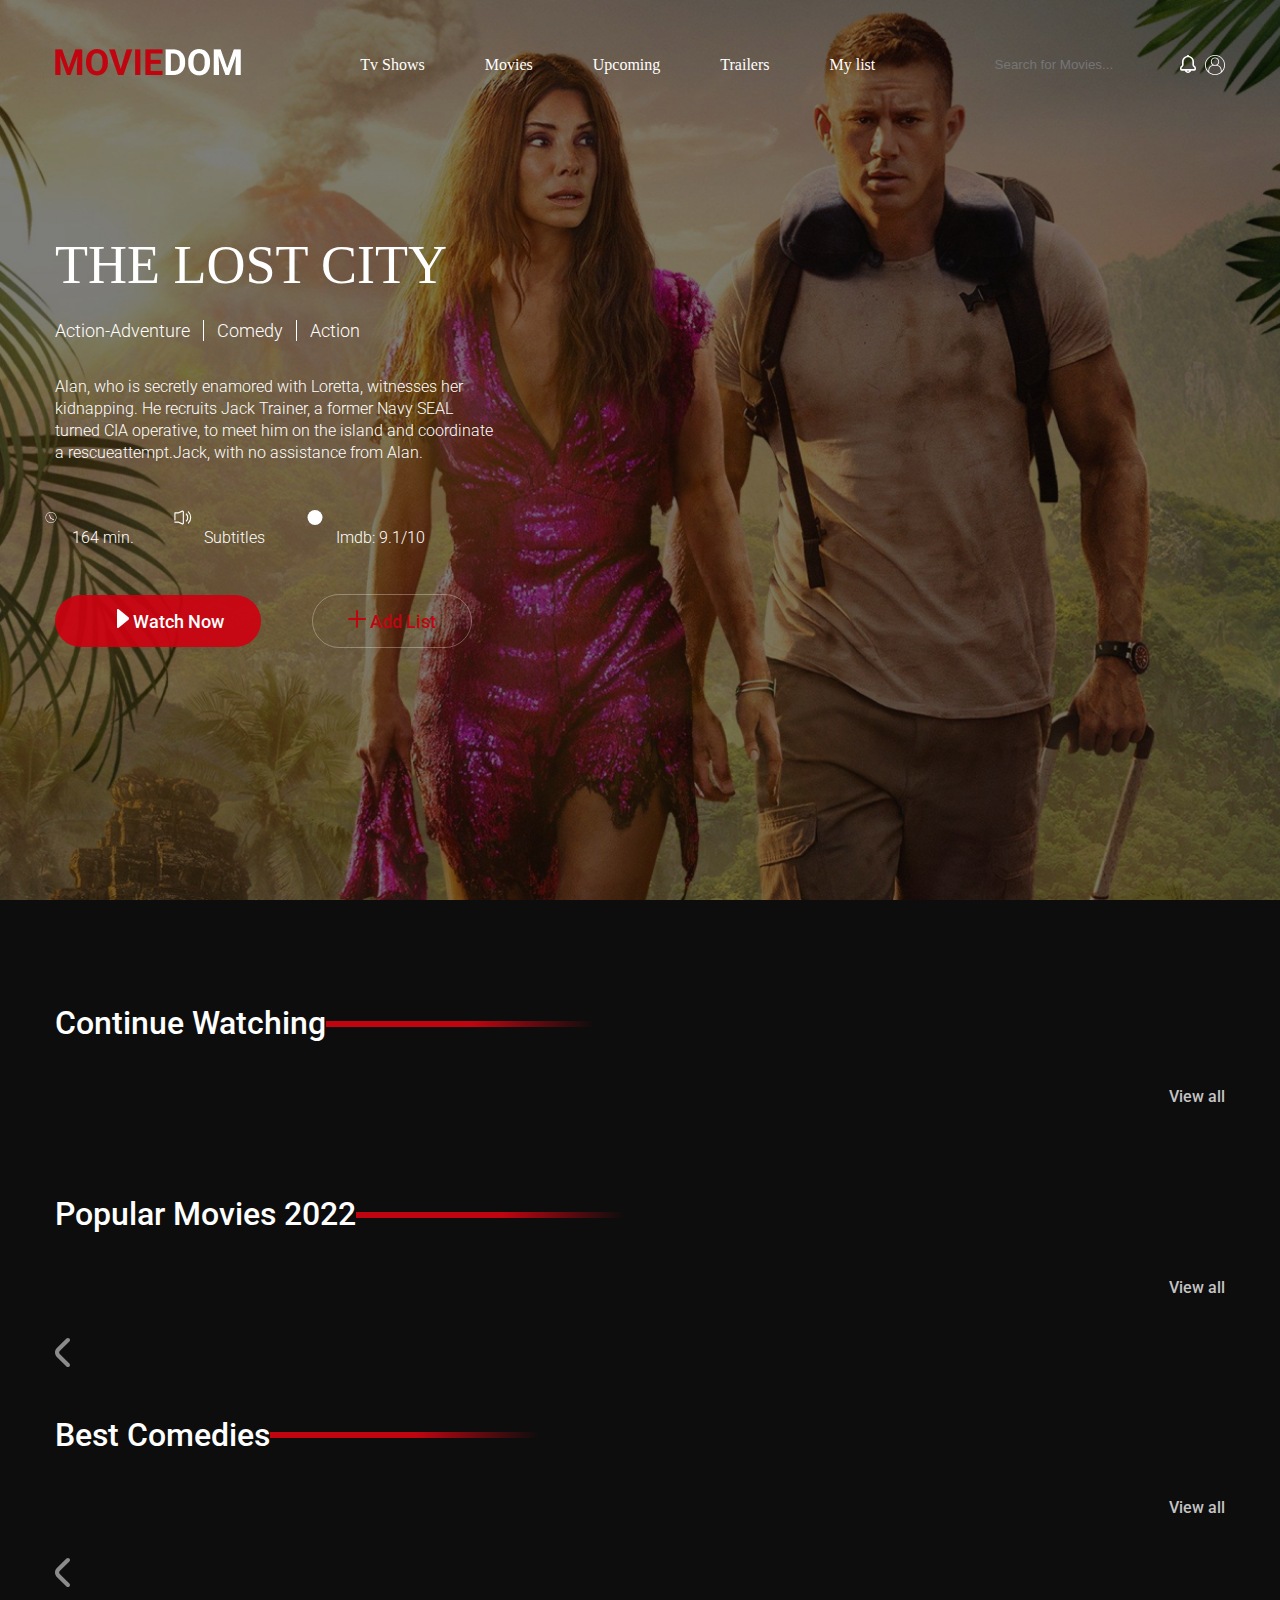
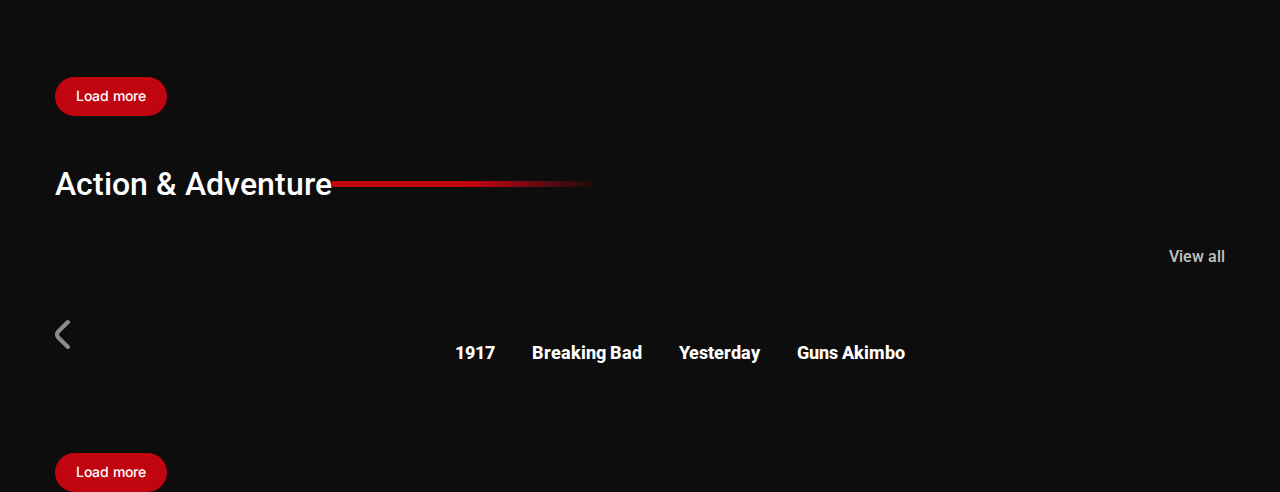
==== index.html @ 3865af95 "initialize" ====
<!DOCTYPE html>
<html lang="en">
<head>
    <meta charset="UTF-8">
    <meta name="viewport" content="width=device-width, initial-scale=1.0">
    <title>Document</title>
    <link rel="preconnect" href="https://fonts.googleapis.com">
<link rel="preconnect" href="https://fonts.gstatic.com" crossorigin>
<link href="https://fonts.googleapis.com/css2?family=Inter:wght@100..900&family=Roboto:ital,wght@0,100;0,300;0,400;0,500;0,700;0,900;1,100;1,300;1,400;1,500;1,700;1,900&family=Rubik+Mono+One&display=swap" rel="stylesheet">
    <link rel="stylesheet" href="style.css">
    <link rel="stylesheet" href="https://cdnjs.cloudflare.com/ajax/libs/font-awesome/6.5.2/css/all.min.css" integrity="sha512-SnH5WK+bZxgPHs44uWIX+LLJAJ9/2PkPKZ5QiAj6Ta86w+fsb2TkcmfRyVX3pBnMFcV7oQPJkl9QevSCWr3W6A==" crossorigin="anonymous" referrerpolicy="no-referrer" />
</head>
<body>
    <header class="main_header">
        <div class="bg">
<div class="header_head_container container ">
                
                <a href="./index.html">
                    <img src="./image/MOVIEDOM.png" alt="">
                </a>
                <nav>
                  <ul>
                    <li><a href="#">Tv Shows</a></li>
                    <li><a href="#">Movies</a></li>
                    <li><a href="#">Upcoming</a></li>
                    <li><a href="#">Trailers</a></li>
                    <li><a href="#">My list</a></li>
                  </ul>  
                </nav>
                <div class="header_head_icons">
    <div class="inp_icon">
        <i class="fa-solid fa-magnifying-glass"></i>
        <input type="search" placeholder="Search for Movies...">
    </div>
    <svg width="16" height="18" viewBox="0 0 16 18" fill="none" xmlns="http://www.w3.org/2000/svg">
        <path d="M14.648 10.7018L14.3 10.4275C14.2065 10.3541 14.1309 10.261 14.079 10.1551C14.0271 10.0493 14.0001 9.93338 14 9.81594V6.64863C13.9995 5.28749 13.5172 3.96867 12.6353 2.91713C11.7534 1.86558 10.5265 1.14645 9.164 0.882386C9.09756 0.629863 8.94736 0.406144 8.73701 0.246413C8.52667 0.0866817 8.26811 0 8.002 0C7.73589 0 7.47733 0.0866817 7.26699 0.246413C7.05664 0.406144 6.90644 0.629863 6.84 0.882386C5.47672 1.14565 4.24894 1.86444 3.36624 2.91606C2.48354 3.96768 2.00065 5.28694 2 6.64863V9.81594C1.99993 9.93338 1.97293 10.0493 1.921 10.1551C1.86908 10.261 1.79355 10.3541 1.7 10.4275L1.352 10.7018C0.931712 11.0311 0.592092 11.4485 0.35812 11.9234C0.124147 12.3983 0.00177343 12.9185 0 13.4458V14.0965C0 14.5124 0.168571 14.9112 0.468629 15.2052C0.768687 15.4993 1.17565 15.6645 1.6 15.6645H4.904C5.08432 16.3339 5.48561 16.926 6.04528 17.3484C6.60495 17.7709 7.29155 18 7.998 18C8.70445 18 9.39105 17.7709 9.95072 17.3484C10.5104 16.926 10.9117 16.3339 11.092 15.6645H14.4C14.8243 15.6645 15.2313 15.4993 15.5314 15.2052C15.8314 14.9112 16 14.5124 16 14.0965V13.4536C15.9994 12.925 15.8776 12.4033 15.6436 11.9269C15.4096 11.4506 15.0693 11.032 14.648 10.7018ZM8 16.4485C7.72078 16.4468 7.44686 16.3736 7.20546 16.2361C6.96407 16.0985 6.76361 15.9015 6.624 15.6645H9.38C9.24005 15.9021 9.03896 16.0995 8.7968 16.237C8.55465 16.3746 8.2799 16.4475 8 16.4485ZM14.4 14.0965H1.6V13.4536C1.60043 13.1599 1.66823 12.87 1.7984 12.6054C1.92856 12.3407 2.11776 12.1082 2.352 11.9249L2.7 11.6505C2.98065 11.4303 3.20723 11.1511 3.36301 10.8336C3.51878 10.516 3.59978 10.1683 3.6 9.81594V6.64863C3.6 5.50503 4.06357 4.40827 4.88873 3.59962C5.71389 2.79098 6.83305 2.33669 8 2.33669C9.16695 2.33669 10.2861 2.79098 11.1113 3.59962C11.9364 4.40827 12.4 5.50503 12.4 6.64863V9.81594C12.3996 10.1689 12.4803 10.5175 12.6361 10.8357C12.7919 11.154 13.0188 11.4338 13.3 11.6544L13.648 11.9288C13.8817 12.1117 14.0706 12.3436 14.2007 12.6075C14.3309 12.8714 14.399 13.1606 14.4 13.4536V14.0965Z" fill="white"/>
        </svg>
        <svg width="20" height="20" viewBox="0 0 20 20" fill="none" xmlns="http://www.w3.org/2000/svg">
            <path d="M10 0C4.48625 0 0 4.48625 0 10C0 12.9546 1.28917 15.6133 3.33333 17.4454V17.4525L3.47833 17.5775C3.50375 17.5996 3.53167 17.6179 3.5575 17.6396C3.73708 17.7912 3.92208 17.9367 4.11208 18.0758C4.16333 18.1133 4.21458 18.1496 4.26667 18.1858C4.46833 18.3275 4.67458 18.4625 4.88625 18.5892C4.92167 18.6104 4.95792 18.6304 4.99333 18.6508C5.22542 18.7858 5.4625 18.9129 5.70583 19.0292C5.70833 19.0304 5.71083 19.0312 5.71333 19.0325C6.23375 19.2804 6.77958 19.4833 7.34458 19.6392C7.355 19.6421 7.36542 19.6454 7.37583 19.6479C7.64292 19.7208 7.91458 19.7821 8.19 19.8325C8.21583 19.8371 8.24125 19.8417 8.26708 19.8463C8.53292 19.8929 8.80208 19.93 9.075 19.9554C9.10625 19.9583 9.1375 19.96 9.16833 19.9625C9.44292 19.9854 9.71958 20 10 20C10.2804 20 10.5571 19.9854 10.8317 19.9625C10.8629 19.96 10.8942 19.9583 10.925 19.9554C11.1979 19.9304 11.4671 19.8929 11.7329 19.8463C11.7587 19.8417 11.7842 19.8371 11.81 19.8325C12.0854 19.7821 12.3571 19.7208 12.6242 19.6479C12.6346 19.645 12.645 19.6421 12.6554 19.6392C13.2204 19.4833 13.7662 19.2804 14.2867 19.0325C14.2892 19.0312 14.2917 19.0304 14.2942 19.0292C14.5375 18.9129 14.7746 18.7854 15.0067 18.6508C15.0425 18.63 15.0783 18.6104 15.1137 18.5892C15.3258 18.4625 15.5321 18.3271 15.7333 18.1858C15.785 18.1496 15.8367 18.1133 15.8879 18.0758C16.0779 17.9367 16.2629 17.7912 16.4425 17.6396C16.4683 17.6179 16.4962 17.5996 16.5217 17.5775L16.6667 17.4525V17.4454C18.7108 15.6129 20 12.9546 20 10C20 4.48625 15.5138 0 10 0ZM10 10C8.16208 10 6.66667 8.50458 6.66667 6.66667C6.66667 4.82875 8.16208 3.33333 10 3.33333C11.8379 3.33333 13.3333 4.82875 13.3333 6.66667C13.3333 8.50458 11.8379 10 10 10ZM11.25 10.8333C13.7771 10.8333 15.8333 12.8896 15.8333 15.4167V17.0658C15.8158 17.0804 15.7975 17.0938 15.78 17.1083C15.6154 17.2421 15.4467 17.3692 15.2742 17.4908C15.2358 17.5179 15.1983 17.5458 15.16 17.5721C14.9737 17.6992 14.7825 17.8183 14.5879 17.9312C14.5525 17.9521 14.5167 17.9725 14.4808 17.9929C14.2767 18.1075 14.0687 18.215 13.8567 18.3133C13.8346 18.3237 13.8121 18.3337 13.7896 18.3438C13.0975 18.6583 12.3683 18.8862 11.6179 19.0212C11.5942 19.0254 11.5704 19.03 11.5467 19.0342C11.3104 19.0746 11.0721 19.1058 10.8321 19.1279C10.7992 19.1308 10.7658 19.1329 10.7325 19.1354C10.4896 19.1542 10.2454 19.1667 10 19.1667C9.75458 19.1667 9.51042 19.1542 9.2675 19.1346C9.23458 19.1321 9.20125 19.13 9.16792 19.1271C8.92792 19.105 8.68958 19.0742 8.45333 19.0333C8.42958 19.0292 8.40583 19.025 8.38208 19.0204C7.63167 18.8854 6.9025 18.6575 6.21042 18.3429C6.18792 18.3325 6.16542 18.3229 6.14333 18.3125C5.93125 18.2142 5.72333 18.1067 5.51917 17.9921C5.48333 17.9717 5.44792 17.9513 5.41208 17.9304C5.2175 17.8179 5.02625 17.6983 4.84 17.5713C4.80125 17.545 4.76375 17.5171 4.72583 17.49C4.55333 17.3683 4.38458 17.2417 4.22 17.1075C4.2025 17.0933 4.18417 17.0796 4.16667 17.065V15.4167C4.16667 12.8896 6.22292 10.8333 8.75 10.8333H11.25ZM16.6667 16.2817V15.4167C16.6667 12.8037 14.8067 10.6171 12.3417 10.1104C13.4421 9.36 14.1667 8.09625 14.1667 6.66667C14.1667 4.36917 12.2975 2.5 10 2.5C7.7025 2.5 5.83333 4.36917 5.83333 6.66667C5.83333 8.09625 6.55792 9.36 7.65833 10.1104C5.19333 10.6171 3.33333 12.8037 3.33333 15.4167V16.2817C1.785 14.6396 0.833333 12.4296 0.833333 10C0.833333 4.94542 4.94542 0.833333 10 0.833333C15.0546 0.833333 19.1667 4.94542 19.1667 10C19.1667 12.4296 18.215 14.6396 16.6667 16.2817Z" fill="white"/>
            </svg>
                </div>
            </div>
            <div class="header_middle_container container">
<h1>THE LOST CITY</h1>
<ul class="first_list">
    <li>Action-Adventure</li>
    <li>Comedy</li>
    <li>Action</li>
</ul>
<p>
    Alan, who is secretly enamored with Loretta, witnesses her kidnapping. He recruits Jack Trainer, a former Navy SEAL turned CIA operative, to meet him on the island and coordinate a rescueattempt.Jack, with no assistance from Alan.
</p>
<ul class="second_list">
    <li>
        <svg width="21" height="17" viewBox="0 0 17 17" fill="none" xmlns="http://www.w3.org/2000/svg">
            <mask id="path-1-inside-1_271_77" fill="white">
            <path d="M11.6359 13.8644C14.5935 12.1354 15.5932 8.32204 13.8641 5.3644C12.1351 2.40677 8.32175 1.40713 5.36411 3.13618C2.40647 4.86523 1.40684 8.67854 3.13589 11.6362C4.86494 14.5938 8.67825 15.5935 11.6359 13.8644ZM5.62544 3.58319C8.33677 1.99813 11.832 2.91439 13.4171 5.62573C15.0022 8.33706 14.0859 11.8323 11.3746 13.4174C8.66323 15.0025 5.16796 14.0862 3.5829 11.3749C1.99784 8.66352 2.9141 5.16825 5.62544 3.58319Z"/>
            </mask>
            <path d="M11.6359 13.8644C14.5935 12.1354 15.5932 8.32204 13.8641 5.3644C12.1351 2.40677 8.32175 1.40713 5.36411 3.13618C2.40647 4.86523 1.40684 8.67854 3.13589 11.6362C4.86494 14.5938 8.67825 15.5935 11.6359 13.8644ZM5.62544 3.58319C8.33677 1.99813 11.832 2.91439 13.4171 5.62573C15.0022 8.33706 14.0859 11.8323 11.3746 13.4174C8.66323 15.0025 5.16796 14.0862 3.5829 11.3749C1.99784 8.66352 2.9141 5.16825 5.62544 3.58319Z" fill="white"/>
            <path d="M21.225 30.2671C33.2416 23.2421 37.2918 7.7919 30.2668 -4.22471L-2.5386 14.9535C-6.10547 8.85218 -4.05455 1.02856 2.04678 -2.53831L21.225 30.2671ZM30.2668 -4.22471C23.2419 -16.2413 7.79161 -20.2915 -4.225 -13.2665L14.9532 19.5389C8.85189 23.1058 1.02827 21.0548 -2.5386 14.9535L30.2668 -4.22471ZM-4.225 -13.2665C-16.2416 -6.24157 -20.2918 9.20868 -13.2668 21.2253L19.5386 2.04707C23.1055 8.1484 21.0546 15.972 14.9532 19.5389L-4.225 -13.2665ZM-13.2668 21.2253C-6.24186 33.2419 9.20839 37.2921 21.225 30.2671L2.04678 -2.53831C8.14811 -6.10518 15.9717 -4.05426 19.5386 2.04707L-13.2668 21.2253ZM15.2145 19.9859C8.86691 23.6968 0.725248 21.5625 -2.98561 15.2148L29.8198 -3.96338C22.9388 -15.7337 7.80663 -19.7005 -3.96367 -12.8195L15.2145 19.9859ZM-2.98561 15.2148C-6.69647 8.8672 -4.56218 0.725538 1.78545 -2.98532L20.9637 29.8201C32.734 22.9391 36.7008 7.80692 29.8198 -3.96338L-2.98561 15.2148ZM1.78545 -2.98532C8.13309 -6.69618 16.2748 -4.56189 19.9856 1.78574L-12.8198 20.964C-5.93884 32.7343 9.19337 36.7011 20.9637 29.8201L1.78545 -2.98532ZM19.9856 1.78574C23.6965 8.13338 21.5622 16.275 15.2145 19.9859L-3.96367 -12.8195C-15.734 -5.93855 -19.7008 9.19366 -12.8198 20.964L19.9856 1.78574Z" fill="black" mask="url(#path-1-inside-1_271_77)"/>
            <mask id="path-3-inside-2_271_77" fill="white">
            <path d="M8.04847 9.43883L11.6979 11.5458L11.9568 11.0974L8.30736 8.99041C8.30681 8.81221 8.21619 8.63882 8.05049 8.54316C8.01059 8.52012 7.96868 8.50519 7.92612 8.49347L7.09401 5.388L6.59394 5.522L7.42605 8.62747C7.39505 8.65889 7.36622 8.69277 7.34318 8.73268C7.20027 8.98021 7.28495 9.29696 7.5327 9.44C7.69817 9.53553 7.89364 9.52731 8.04847 9.43883Z"/>
            </mask>
            <path d="M8.04847 9.43883L11.6979 11.5458L11.9568 11.0974L8.30736 8.99041C8.30681 8.81221 8.21619 8.63882 8.05049 8.54316C8.01059 8.52012 7.96868 8.50519 7.92612 8.49347L7.09401 5.388L6.59394 5.522L7.42605 8.62747C7.39505 8.65889 7.36622 8.69277 7.34318 8.73268C7.20027 8.98021 7.28495 9.29696 7.5327 9.44C7.69817 9.53553 7.89364 9.52731 8.04847 9.43883Z" fill="white"/>
            <path d="M8.04847 9.43883L17.5485 -7.01566L8.09636 -12.4728L-1.37952 -7.05702L8.04847 9.43883ZM11.6979 11.5458L2.19793 28.0003L18.6524 37.5003L28.1524 21.0458L11.6979 11.5458ZM11.9568 11.0974L28.4113 20.5974L37.9113 4.14295L21.4568 -5.35705L11.9568 11.0974ZM8.30736 8.99041L-10.6925 9.04961L-10.6585 19.9798L-1.19264 25.4449L8.30736 8.99041ZM7.92612 8.49347L-10.4265 13.411L-7.60977 23.9231L2.88271 26.8119L7.92612 8.49347ZM7.09401 5.388L25.4466 0.470441L20.529 -17.8821L2.17646 -12.9646L7.09401 5.388ZM6.59394 5.522L1.67639 -12.8306L-16.6762 -7.91305L-11.7587 10.4396L6.59394 5.522ZM7.42605 8.62747L20.953 21.97L28.5953 14.222L25.7786 3.70991L7.42605 8.62747ZM-1.45154 25.8933L2.19793 28.0003L21.1979 -4.90863L17.5485 -7.01566L-1.45154 25.8933ZM28.1524 21.0458L28.4113 20.5974L-4.49765 1.59743L-4.75655 2.04585L28.1524 21.0458ZM21.4568 -5.35705L17.8074 -7.46408L-1.19264 25.4449L2.45683 27.5519L21.4568 -5.35705ZM27.3073 8.9312C27.287 2.42299 23.9452 -4.21932 17.5505 -7.91132L-1.44951 24.9976C-7.51286 21.497 -10.6734 15.2014 -10.6925 9.04961L27.3073 8.9312ZM17.5505 -7.91132C15.6024 -9.03608 13.8802 -9.5742 12.9695 -9.82493L2.88271 26.8119C2.05713 26.5846 0.418816 26.0763 -1.44951 24.9976L17.5505 -7.91132ZM26.2787 3.57591L25.4466 0.470441L-11.2586 10.3056L-10.4265 13.411L26.2787 3.57591ZM2.17646 -12.9646L1.67639 -12.8306L11.5115 23.8746L12.0116 23.7406L2.17646 -12.9646ZM-11.7587 10.4396L-10.9265 13.545L25.7786 3.70991L24.9465 0.604437L-11.7587 10.4396ZM-6.10088 -4.71503C-6.7642 -4.04254 -7.98654 -2.71546 -9.1113 -0.767319L23.7977 18.2327C22.719 20.101 21.5543 21.3603 20.953 21.97L-6.10088 -4.71503ZM-9.1113 -0.767319C-14.4978 8.56241 -11.308 20.5016 -1.9673 25.8945L17.0327 -7.01448C25.8779 -1.90772 28.8984 9.39801 23.7977 18.2327L-9.1113 -0.767319ZM-1.9673 25.8945C4.43516 29.5909 11.8495 29.1507 17.4764 25.9347L-1.37952 -7.05702C3.93783 -10.0961 10.9612 -10.5199 17.0327 -7.01448L-1.9673 25.8945Z" fill="white" mask="url(#path-3-inside-2_271_77)"/>
            </svg>
            <p>164 min.</p>
    </li>
    <li>
        <svg width="21" height="17" viewBox="0 0 21 17" fill="none" xmlns="http://www.w3.org/2000/svg">
            <path d="M1 13.8404H4.70807L9.78651 15.9363C10.3105 16.158 10.8949 15.7751 10.8949 15.1907V1.80935C10.8949 1.22493 10.3105 0.842027 9.78651 1.06371L4.70807 3.15957H1.08061V11.3214" stroke="white" stroke-width="1.3" stroke-miterlimit="10" stroke-linecap="round" stroke-linejoin="round"/>
            <path d="M14.3413 4.4292C15.3892 5.47713 16.0341 6.90796 16.0341 8.50002C16.0341 10.0921 15.3892 11.5431 14.3413 12.5708" stroke="white" stroke-width="1.3" stroke-miterlimit="10" stroke-linecap="round" stroke-linejoin="round"/>
            <path d="M16.7593 2.01074C18.4118 3.66325 19.4597 5.96064 19.4597 8.49987C19.4597 11.0391 18.4319 13.3365 16.7593 14.989" stroke="white" stroke-width="1.3" stroke-miterlimit="10" stroke-linecap="round" stroke-linejoin="round"/>
            </svg>
            <p>Subtitles</p>
    </li>
    <li>
        <svg width="6" height="6" viewBox="0 0 6 6" fill="none" xmlns="http://www.w3.org/2000/svg">
            <circle cx="3" cy="3" r="3" fill="white"/>
            </svg>
            <p>Imdb: 9.1/10</p>
    </li>
   
</ul>
<div class="buttons">

<button>
    <svg width="12" height="19" viewBox="0 0 12 19" fill="none" xmlns="http://www.w3.org/2000/svg">
        <path d="M1.54455 18.8278L1.67587 18.7209L11.4622 10.6459C11.7936 10.3728 12 9.96313 12 9.50594C12 9.04875 11.7874 8.63906 11.4622 8.36594L1.69463 0.296875L1.53205 0.160312C1.37572 0.0593748 1.18812 0 0.988015 0C0.443981 0 0 0.439375 0 0.985625V18.0144C0 18.5606 0.443981 19 0.988015 19C1.19437 19 1.38822 18.9347 1.54455 18.8278Z" fill="white"/>
        </svg>
        Watch Now
</button>
<button>
    <svg width="18" height="18" viewBox="0 0 18 18" fill="none" xmlns="http://www.w3.org/2000/svg">
        <path d="M9 1V17" stroke="#C00511" stroke-width="2" stroke-linecap="round" stroke-linejoin="round"/>
        <path d="M1 9H17" stroke="#C00511" stroke-width="2" stroke-linecap="round" stroke-linejoin="round"/>
        </svg>
        Add List
</button>
</div>
            </div>
        </div>
    </header>
    <main>

        <section class="first_section container">
<div class="first_section_head">
<div class="first_section_head_first">
<h2>
    Continue Watching
</h2>
<svg width="291" height="6" viewBox="0 0 291 6" fill="none" xmlns="http://www.w3.org/2000/svg">
    <path d="M0 0H288C289.657 0 291 1.34315 291 3C291 4.65685 289.657 6 288 6H0V0Z" fill="url(#paint0_linear_66_13)"/>
    <defs>
    <linearGradient id="paint0_linear_66_13" x1="145.5" y1="4.10079e-05" x2="268.5" y2="3.00004" gradientUnits="userSpaceOnUse">
    <stop stop-color="#C00511"/>
    <stop offset="1" stop-color="#C00511" stop-opacity="0"/>
    </linearGradient>
    </defs>
    </svg>
    
</div>
<div class="first_section_head_second">
<button>View all</button>
</div>
<div class="first_section_main">

</div>
        </section>
        <section class="first_section container">
            <div class="first_section_head">
            <div class="first_section_head_first">
            <h2>
                Popular Movies 2022
            </h2>
            <svg  width="291" height="6" viewBox="0 0 291 6" fill="none" xmlns="http://www.w3.org/2000/svg">
                <path d="M0 0H288C289.657 0 291 1.34315 291 3C291 4.65685 289.657 6 288 6H0V0Z" fill="url(#paint0_linear_66_13)"/>
                <defs>
                <linearGradient id="paint0_linear_66_13" x1="145.5" y1="4.10079e-05" x2="268.5" y2="3.00004" gradientUnits="userSpaceOnUse">
                <stop stop-color="#C00511"/>
                <stop offset="1" stop-color="#C00511" stop-opacity="0"/>
                </linearGradient>
                </defs>
                </svg>
                
            </div>
            <div class="first_section_head_second">
            <button>View all</button>
            </div>
            </div>
            <div class="second_section_middle container">

                <svg class="popular_left" width="15" height="29" viewBox="0 0 15 29" fill="none" xmlns="http://www.w3.org/2000/svg">
                    <path d="M1.83468 10.1092L11.433 0.602298C11.8248 0.216529 12.3548 0 12.9072 0C13.4596 0 13.9896 0.216529 14.3814 0.602298C14.5774 0.794845 14.733 1.02392 14.8392 1.27632C14.9453 1.52872 15 1.79944 15 2.07287C15 2.3463 14.9453 2.61702 14.8392 2.86942C14.733 3.12181 14.5774 3.35089 14.3814 3.54344L4.76225 13.0297C4.56626 13.2222 4.41069 13.4513 4.30453 13.7037C4.19836 13.9561 4.1437 14.2268 4.1437 14.5002C4.1437 14.7737 4.19836 15.0444 4.30453 15.2968C4.41069 15.5492 4.56626 15.7783 4.76225 15.9708L14.3814 25.457C14.7752 25.8443 14.9975 26.3707 14.9995 26.9203C15.0015 27.4699 14.7829 27.9978 14.3919 28.3878C14.0009 28.7778 13.4695 28.998 12.9146 29C12.3597 29.0019 11.8267 28.7854 11.433 28.3982L1.83468 18.8912C0.659876 17.7262 0 16.1469 0 14.5002C0 12.8536 0.659876 11.2743 1.83468 10.1092Z" fill="white" fill-opacity="0.52"/>
                    </svg>
                    <div class="second_section_cards container" id="popular">
                        <!-- <div class="second_section_card">
<img src="./image 9.png" alt="">
<p>The 355</p>
                        </div>
                        <div class="second_section_card">
<img src="./image 10.png" alt="">
<p>Turning Red</p>
                        </div>
                        <div class="second_section_card">
<img src="./Rectangle 16.png" alt="">
<p>Harry Potter 2022</p>
                        </div>
                        <div class="second_section_card">
<img src="./image 11.png" alt="">
<p>The Adam Project</p>
                        </div> -->
                    </div>
                    <svg class="popular_right" width="15" height="29" viewBox="0 0 15 29" fill="none" xmlns="http://www.w3.org/2000/svg">
                        <path d="M13.1653 10.1092L3.56705 0.602298C3.17525 0.216529 2.64524 0 2.0928 0C1.54035 0 1.01035 0.216529 0.618552 0.602298C0.422554 0.794845 0.266987 1.02392 0.160823 1.27632C0.0546589 1.52872 0 1.79944 0 2.07287C0 2.3463 0.0546589 2.61702 0.160823 2.86942C0.266987 3.12181 0.422554 3.35089 0.618552 3.54344L10.2377 13.0297C10.4337 13.2222 10.5893 13.4513 10.6955 13.7037C10.8016 13.9561 10.8563 14.2268 10.8563 14.5002C10.8563 14.7737 10.8016 15.0444 10.6955 15.2968C10.5893 15.5492 10.4337 15.7783 10.2377 15.9708L0.618552 25.457C0.224785 25.8443 0.00246735 26.3707 0.000506541 26.9203C-0.00145427 27.4699 0.217104 27.9978 0.608098 28.3878C0.999093 28.7778 1.5305 28.998 2.08541 29C2.64032 29.0019 3.17328 28.7854 3.56705 28.3982L13.1653 18.8912C14.3401 17.7262 15 16.1469 15 14.5002C15 12.8536 14.3401 11.2743 13.1653 10.1092Z" fill="white" fill-opacity="0.52"/>
                        </svg>
                       
            </div>
            </section>
            <section class="first_section container">
                <div class="first_section_head">
                <div class="first_section_head_first">
                <h2>
                    Best Comedies
                </h2>
                <svg width="291" height="6" viewBox="0 0 291 6" fill="none" xmlns="http://www.w3.org/2000/svg">
                    <path d="M0 0H288C289.657 0 291 1.34315 291 3C291 4.65685 289.657 6 288 6H0V0Z" fill="url(#paint0_linear_66_13)"/>
                    <defs>
                    <linearGradient id="paint0_linear_66_13" x1="145.5" y1="4.10079e-05" x2="268.5" y2="3.00004" gradientUnits="userSpaceOnUse">
                    <stop stop-color="#C00511"/>
                    <stop offset="1" stop-color="#C00511" stop-opacity="0"/>
                    </linearGradient>
                    </defs>
                    </svg>
                  
                </div>
                <div class="first_section_head_second">
                <button>View all</button>
                </div>
                </div>
                <div class="second_section_middle">
    
                    <svg class="bestleft" width="15" height="29" viewBox="0 0 15 29" fill="none" xmlns="http://www.w3.org/2000/svg">
                        <path d="M1.83468 10.1092L11.433 0.602298C11.8248 0.216529 12.3548 0 12.9072 0C13.4596 0 13.9896 0.216529 14.3814 0.602298C14.5774 0.794845 14.733 1.02392 14.8392 1.27632C14.9453 1.52872 15 1.79944 15 2.07287C15 2.3463 14.9453 2.61702 14.8392 2.86942C14.733 3.12181 14.5774 3.35089 14.3814 3.54344L4.76225 13.0297C4.56626 13.2222 4.41069 13.4513 4.30453 13.7037C4.19836 13.9561 4.1437 14.2268 4.1437 14.5002C4.1437 14.7737 4.19836 15.0444 4.30453 15.2968C4.41069 15.5492 4.56626 15.7783 4.76225 15.9708L14.3814 25.457C14.7752 25.8443 14.9975 26.3707 14.9995 26.9203C15.0015 27.4699 14.7829 27.9978 14.3919 28.3878C14.0009 28.7778 13.4695 28.998 12.9146 29C12.3597 29.0019 11.8267 28.7854 11.433 28.3982L1.83468 18.8912C0.659876 17.7262 0 16.1469 0 14.5002C0 12.8536 0.659876 11.2743 1.83468 10.1092Z" fill="white" fill-opacity="0.52"/>
                        </svg>
                        <div class="second_section_cards container" id="best">
                            <!-- <div class="second_section_card">
    <img src="" alt="">
    <p>Late Night</p>
                            </div>
                            <div class="second_section_card">
    <img src="" alt="">
    <p>Free Guy</p>
                            </div>
                            <div class="second_section_card">
    <img src="" alt="">
    <p>The king of Island</p>
                            </div>
                            <div class="second_section_card">
    <img src="" alt="">
    <p>The Adam Project</p>
                            </div> -->
                        </div>
                        <svg class="bestright" width="15" height="29" viewBox="0 0 15 29" fill="none" xmlns="http://www.w3.org/2000/svg">
                            <path d="M13.1653 10.1092L3.56705 0.602298C3.17525 0.216529 2.64524 0 2.0928 0C1.54035 0 1.01035 0.216529 0.618552 0.602298C0.422554 0.794845 0.266987 1.02392 0.160823 1.27632C0.0546589 1.52872 0 1.79944 0 2.07287C0 2.3463 0.0546589 2.61702 0.160823 2.86942C0.266987 3.12181 0.422554 3.35089 0.618552 3.54344L10.2377 13.0297C10.4337 13.2222 10.5893 13.4513 10.6955 13.7037C10.8016 13.9561 10.8563 14.2268 10.8563 14.5002C10.8563 14.7737 10.8016 15.0444 10.6955 15.2968C10.5893 15.5492 10.4337 15.7783 10.2377 15.9708L0.618552 25.457C0.224785 25.8443 0.00246735 26.3707 0.000506541 26.9203C-0.00145427 27.4699 0.217104 27.9978 0.608098 28.3878C0.999093 28.7778 1.5305 28.998 2.08541 29C2.64032 29.0019 3.17328 28.7854 3.56705 28.3982L13.1653 18.8912C14.3401 17.7262 15 16.1469 15 14.5002C15 12.8536 14.3401 11.2743 13.1653 10.1092Z" fill="white" fill-opacity="0.52"/>
                            </svg>
                         
                </div>
                <div>
                    <button class="load">
                        Load more
                    </button>
                </div>
                </section>
                <section class="first_section container">
                    <div class="first_section_head">
                    <div class="first_section_head_first">
                    <h2>
                        Action & Adventure
                    </h2>
                    <svg width="291" height="6" viewBox="0 0 291 6" fill="none" xmlns="http://www.w3.org/2000/svg">
                        <path d="M0 0H288C289.657 0 291 1.34315 291 3C291 4.65685 289.657 6 288 6H0V0Z" fill="url(#paint0_linear_66_13)"/>
                        <defs>
                        <linearGradient id="paint0_linear_66_13" x1="145.5" y1="4.10079e-05" x2="268.5" y2="3.00004" gradientUnits="userSpaceOnUse">
                        <stop stop-color="#C00511"/>
                        <stop offset="1" stop-color="#C00511" stop-opacity="0"/>
                        </linearGradient>
                        </defs>
                        </svg>
                      
                    </div>
                    <div class="first_section_head_second">
                    <button>View all</button>
                    </div>
                    </div>
                    <div class="second_section_middle">
        
                        <svg width="15" height="29" viewBox="0 0 15 29" fill="none" xmlns="http://www.w3.org/2000/svg">
                            <path d="M1.83468 10.1092L11.433 0.602298C11.8248 0.216529 12.3548 0 12.9072 0C13.4596 0 13.9896 0.216529 14.3814 0.602298C14.5774 0.794845 14.733 1.02392 14.8392 1.27632C14.9453 1.52872 15 1.79944 15 2.07287C15 2.3463 14.9453 2.61702 14.8392 2.86942C14.733 3.12181 14.5774 3.35089 14.3814 3.54344L4.76225 13.0297C4.56626 13.2222 4.41069 13.4513 4.30453 13.7037C4.19836 13.9561 4.1437 14.2268 4.1437 14.5002C4.1437 14.7737 4.19836 15.0444 4.30453 15.2968C4.41069 15.5492 4.56626 15.7783 4.76225 15.9708L14.3814 25.457C14.7752 25.8443 14.9975 26.3707 14.9995 26.9203C15.0015 27.4699 14.7829 27.9978 14.3919 28.3878C14.0009 28.7778 13.4695 28.998 12.9146 29C12.3597 29.0019 11.8267 28.7854 11.433 28.3982L1.83468 18.8912C0.659876 17.7262 0 16.1469 0 14.5002C0 12.8536 0.659876 11.2743 1.83468 10.1092Z" fill="white" fill-opacity="0.52"/>
                            </svg>
                            <div class="second_section_cards container">
                                <div class="second_section_card">
        <img src="" alt="">
        <p>1917</p>
                                </div>
                                <div class="second_section_card">
        <img src="" alt="">
        <p>Breaking Bad</p>
                                </div>
                                <div class="second_section_card">
        <img src="" alt="">
        <p>Yesterday</p>
                                </div>
                                <div class="second_section_card">
        <img src="" alt="">
        <p>Guns Akimbo</p>
                                </div>
                            </div>
                            <svg width="15" height="29" viewBox="0 0 15 29" fill="none" xmlns="http://www.w3.org/2000/svg">
                                <path d="M13.1653 10.1092L3.56705 0.602298C3.17525 0.216529 2.64524 0 2.0928 0C1.54035 0 1.01035 0.216529 0.618552 0.602298C0.422554 0.794845 0.266987 1.02392 0.160823 1.27632C0.0546589 1.52872 0 1.79944 0 2.07287C0 2.3463 0.0546589 2.61702 0.160823 2.86942C0.266987 3.12181 0.422554 3.35089 0.618552 3.54344L10.2377 13.0297C10.4337 13.2222 10.5893 13.4513 10.6955 13.7037C10.8016 13.9561 10.8563 14.2268 10.8563 14.5002C10.8563 14.7737 10.8016 15.0444 10.6955 15.2968C10.5893 15.5492 10.4337 15.7783 10.2377 15.9708L0.618552 25.457C0.224785 25.8443 0.00246735 26.3707 0.000506541 26.9203C-0.00145427 27.4699 0.217104 27.9978 0.608098 28.3878C0.999093 28.7778 1.5305 28.998 2.08541 29C2.64032 29.0019 3.17328 28.7854 3.56705 28.3982L13.1653 18.8912C14.3401 17.7262 15 16.1469 15 14.5002C15 12.8536 14.3401 11.2743 13.1653 10.1092Z" fill="white" fill-opacity="0.52"/>
                                </svg>
                              
                    </div>
                    <div>
                        <button class="load">
                            Load more
                        </button>
                    </div>
                    </section>
    </main>
    <footer></footer>
    <script src="./script.js"></script>
</body>
</html>
---- style.css ----
*{
    margin: 0;
    padding: 0;
    box-sizing: border-box;
}
:root{
    --ag:#fff;
}
 ul li{
    list-style: none;
 }
 a{ text-decoration: none;}
 body{
    width: 100vw;
 }
.main_header{
   
    background-color: rgba(0, 0, 0,0.5);
    width: 100vw;
  background-repeat: no-repeat;
    height: 100vh;
    background-size: cover;
    background-image: url('./image/image\ 1.png');
}
.header_head_container{
   padding-top: 49px;
    max-width: 1190px;
    display: flex;
    margin: 0 auto;
   justify-content: space-between;
    align-items: center;
 
}
nav ul{
    display: flex;
    gap: 60px;
    
}

ul a{
    color: white;
}

.header_head_icons{
    width: 18vw;
    display: flex;
justify-content: space-between;

}
.header_head_icons input{
    background: none;
    outline: none;
    border: none;
}
.inp_icon{
    display: flex;
}

.bg{
    background-color: rgba(0, 0, 0, 0.5);
    height: 100vh;
    width: 100vw;
}
.bell{
    margin-left: 58px;
    margin-right: 28px;
}
.container{
    width: 1170px;
    margin: 0 auto;
}
.header_middle_container{
    padding-top: 152px;

}
.header_middle_container h1{
font-family: Rubik One;
font-size: 54px;
font-weight: 400;
line-height: 66.85px;
color: var(--ag);
}
.header_middle_container .first_list{
    display: flex;
margin-top:21px ;
    align-items: center;
    gap: 13px;
}
.first_list li:not(:last-child){
    border-right: 1px solid #fff;
    padding-right: 13px;
    
}
.first_list li{
    font-family: Roboto;
font-size: 18px;
font-weight: 300;
line-height: 21.09px;
color: var(--ag);

}
.header_middle_container p{
    font-family: Roboto;
font-size: 16px;
font-weight: 300;
line-height: 22px;
color: var(--ag);
width: 445px ;
margin-top: 35px;

}

main{
    
    background-color: rgba(13, 13, 13, 1);
    
}
.first_section_head_second button {
display: block;
margin-left: auto;
background: none;
border: none;
outline: none;
color: rgba(196, 196, 196, 1);
font-family: Roboto;
font-size: 16px;
font-weight: 500;
line-height: 18.75px;
padding-top: 45px;
padding-bottom: 40px;


}
.first_section_head_first{
    display: flex;
    align-items: center;
    margin-top: 50px;
}
.first_section_head_first h2{
    font-family: Roboto;
    font-size: 32px;
    font-weight: 500;
    line-height: 37.5px;
   color: #fff;

}
main{
padding-top: 55px;
}
.first_section_main{
    display: grid;
    max-width: 1170px;
    gap: 48px;
    grid-template-columns: repeat(auto-fill,minmax(358px,1fr));
}
.first_section_card{
    min-width: 358px;
}
.first_section_card video{
    width: 100%;

}
.first_section_card p{
    font-family: Roboto;
font-size: 18px;
font-weight: 800;
line-height: 21.09px;
color: #fff;
margin-top: 23px;

}
.second_section_middle{
    display: flex;
    width: 1250px;
  justify-content: space-between;
    align-items: center;
}
.second_section_cards{
    overflow-x: hidden;
display: flex;
gap: 37px;
align-items: center;
justify-content: center;

}
.popular_Card{
    min-width: 265px;
    display: flex;
    flex-direction: column;
    transition: 1s;
}
.popular_Card img{
    width: 100%;
}
.second_section_cards p{
    color: #fff;
    margin-top: 17px;
    font-family: Roboto;
font-size: 18px;
font-weight: 800;
line-height: 21.09px;


}
.button{
    display: flex;
}
.buttons button:first-child{
    background-color: rgba(207, 0, 15, 0.9);
    color: #fff;
    padding: 14px 37px 15px 62px;
    font-family: Roboto;
font-size: 18px;
font-weight: 500;
line-height: 21.09px;
border: none;

border-radius: 99px;
margin-top: 51px;

}
.buttons button:last-child{
    background: none;
    color: rgba(192, 5, 17, 1);
    font-family: Roboto;
font-size: 18px;
font-weight: 500;
line-height: 21.09px;
padding: 15px 35px;
border-radius: 99px;
margin-left: 47px;
border: 1px solid rgba(255, 255, 255, 0.3);
}
.second_list{
    margin-top: 28px;
    width: 370px;
    display: flex;
   align-items: center;
   justify-content: center;
}
.second_list li{
    width: 100%;
    display: flex;
    flex-direction: row;
    align-items: center;
   

}
.second_list li p{
    width: 102px;
    height: 17px;
    margin-left: 12px;
}

.second_list svg:not(:last-child){
    width: 18px;
    height: 15px;
}
.second_list svg:last-child{
    width: 6px !important;
    height: 6px !important;
}
.load{
    background-color:  rgba(192, 5, 17, 1);
    border-radius:99px ;
    color: var(--ag);
    padding: 11px 21px;
    border: none;
    font-family: Inter;
font-size: 14px;
font-weight: 500;
line-height: 16.94px;

margin-top: 90px;
}


.login_header{
    height: 100vh;
    display: flex;
    align-items:center;
    flex-direction:column;
    justify-content: space-evenly;
    background-color: rgba(0, 0, 0, 1);
}
.login_header h1{
    color: #fff;
    font-family: Roboto;
font-size: 26px;
font-weight: 700;
line-height: 30.47px;


}
.login_header p{
    color: #fff;
    font-family: Roboto;
font-size: 16px;
font-weight: 700;
line-height: 18.75px;


}
.input input{
    margin-top: 32px;
    width: 330px;
    color: #fff;
    background: none;
    outline: none;
    border: none;
    border-bottom: 1px solid rgba(196, 196, 196, 0.61);
}
.password input{
    margin-top: 32px;
    width: 330px;
    color: #fff;
    background: none;
    outline: none;
    border: none;
    border-bottom: 1px solid rgba(196, 196, 196, 0.61);
}
.login_header button{
    border-radius: 90px;
    border: 1px solid #fff;
background: none;
color: red;
padding: 10px 105px;
background-color:  rgba(217, 217, 217, 0.16);

font-family: Roboto;
font-size: 18px;
font-weight: 700;
line-height: 21.09px;
text-align: left;

}
.ancor{
  width: 330px;
    display: flex;
    justify-content: left;
    margin-bottom: 188px;
}
.login_header a{
 
    font-family: Roboto;
font-size: 14px;
font-weight: 400;
line-height: 16.41px;

display: block;
color: rgba(139, 139, 139, 1);

}
.body{
    background-color: rgba(0, 0, 0, 1);
}
.reg_header{
    height: 100vh;
    display: flex;
    align-items:center;
    flex-direction:column;
    justify-content: space-evenly;
    background-color: rgba(0, 0, 0, 1);
    margin-bottom: 137px;
}
.reg_header h1{
    margin-top: 121px;
    color: #fff;
    font-family: Roboto;
font-size: 26px;
font-weight: 700;
line-height: 30.47px;
margin-bottom: 82px;


}
.reg_header p{
    color: #fff;
    font-family: Roboto;
font-size: 16px;
font-weight: 700;
line-height: 18.75px;


}
.name input{
    margin-top: 32px;
    margin-bottom: 23px;
    width: 330px;
    color: #fff;
    background: none;
    outline: none;
    border: none;
    border-bottom: 1px solid rgba(196, 196, 196, 0.61);
}
.inputt input{
    margin-top: 32px;
    margin-bottom: 23px;
    width: 330px;
    color: #fff;
    background: none;
    outline: none;
    border: none;
    border-bottom: 1px solid rgba(196, 196, 196, 0.61);
}
.passwordd input{
   margin-top: 32px;
   margin-bottom: 23px;
    width: 330px;
    color: #fff;
    background: none;
    outline: none;
    border: none;
    border-bottom: 1px solid rgba(196, 196, 196, 0.61);
}
.re-type_password input{
    margin-top: 32px;
    margin-bottom: 23px;
    width: 330px;
    color: #fff;
    background: none;
    outline: none;
    border: none;
    border-bottom: 1px solid rgba(196, 196, 196, 0.61);
}
.reg_header .sign{
    border-radius: 90px;
    border: 1px solid #fff;
background: none;
color: #fff;
padding: 10px 105px;
background-color: rgba(192, 5, 17, 1);
font-family: Roboto;
font-size: 18px;
font-weight: 700;
line-height: 21.09px;
margin-top: 160px;

}

.reg_log img{
    margin-top: 135px;
}
.reg_log{

    background-image: url('./image/back1.jpg');
    height: 100vh;
    display: flex;
    flex-direction: column;
    justify-content: space-between;
    align-items: center;
    background-repeat: no-repeat;
    background-size: cover;
}


.All_buttons{
    margin-top: 457px;
    display: flex;
    gap: 15px;
    flex-direction: column;
align-items: center;
justify-content: center;
margin-bottom: 137px;
}
.All_buttons .reg-log-sign{
    width: 255px;
    height: 40px;
    border-radius: 90px;
    border: 1px solid #fff;
background: none;
color: #fff;
padding: 10px 97px;
background-color: rgba(192, 5, 17, 1);
font-family: Roboto;
font-size: 16px;
font-weight: 700;
line-height: 21.09px;

}
.All_buttons .reg-log-login{
    width: 255px;
    height: 40px;
    border-radius: 90px;
    border: 1px solid #fff;
background: none;
color: red;
padding: 10px 97px;
background-color:  rgba(217, 217, 217, 0.16);
font-family: Roboto;
font-size: 18px;
font-weight: 700;
line-height: 21.09px;
}
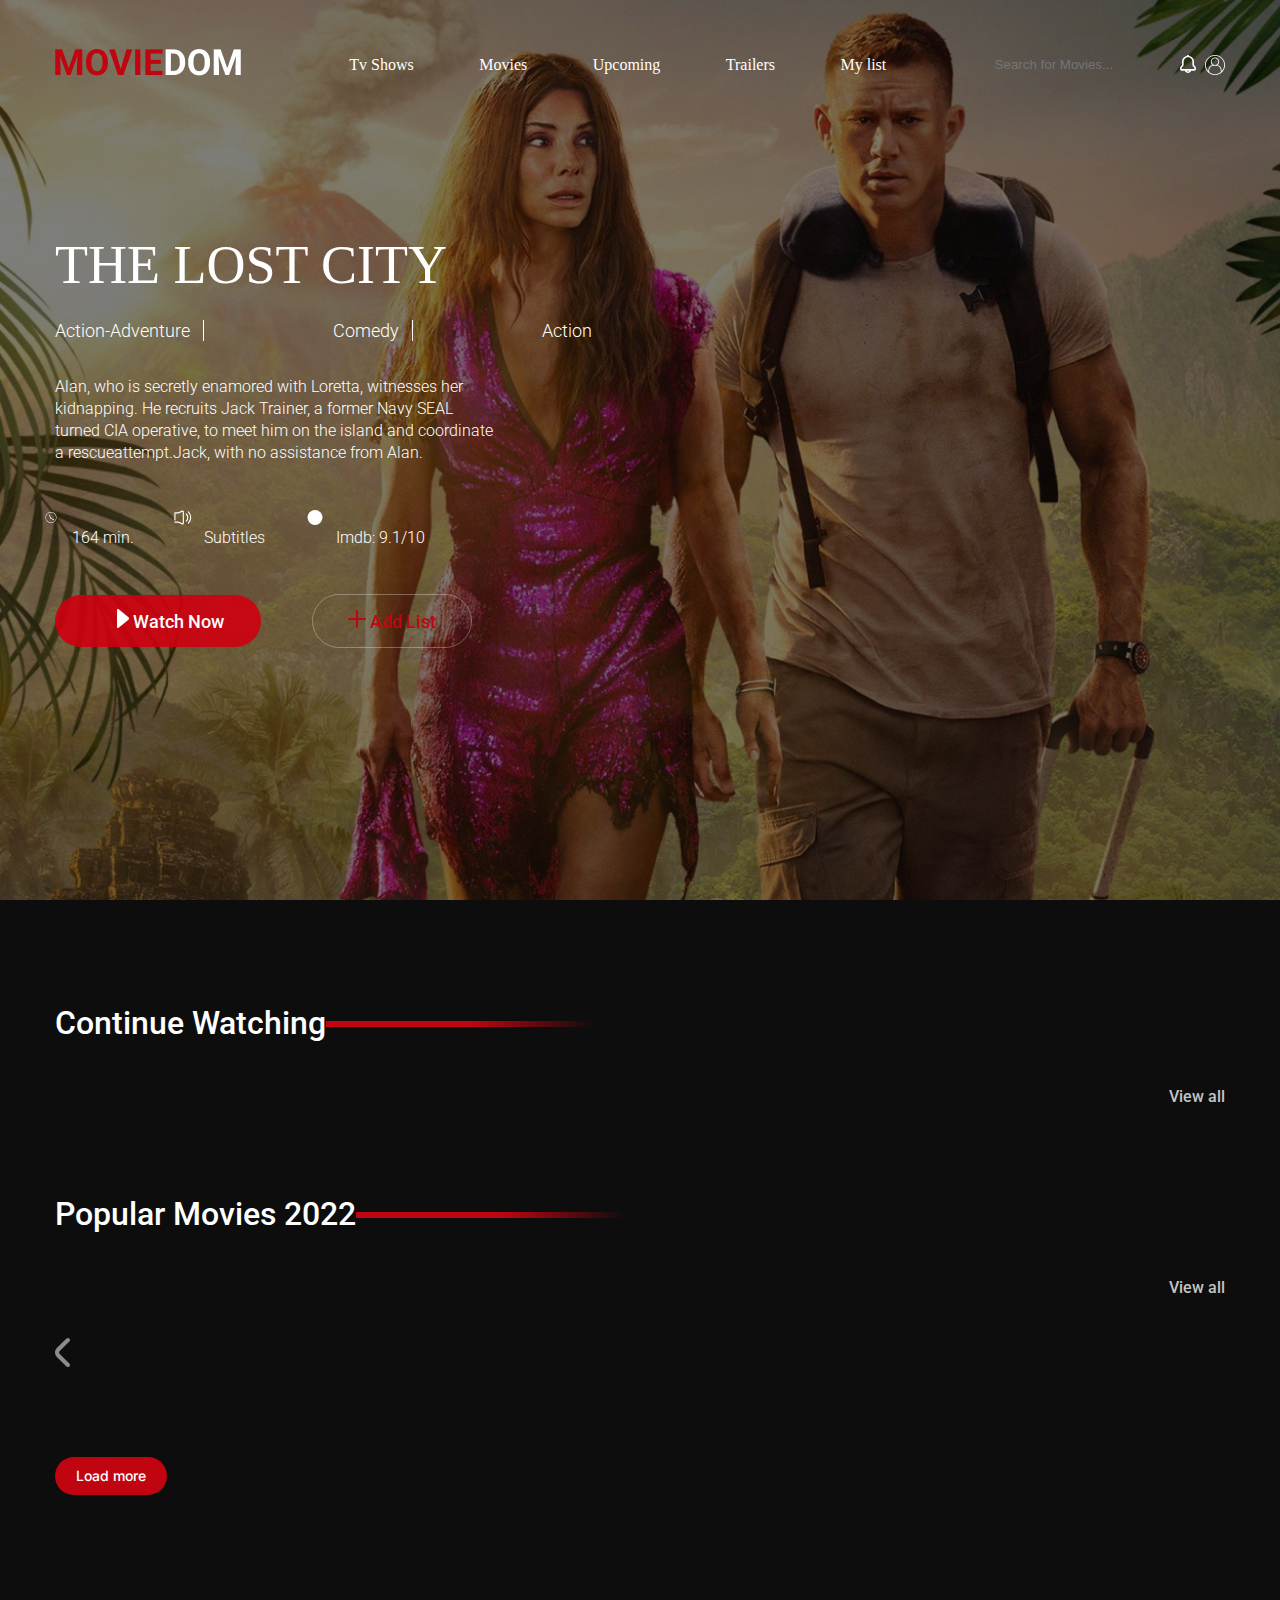
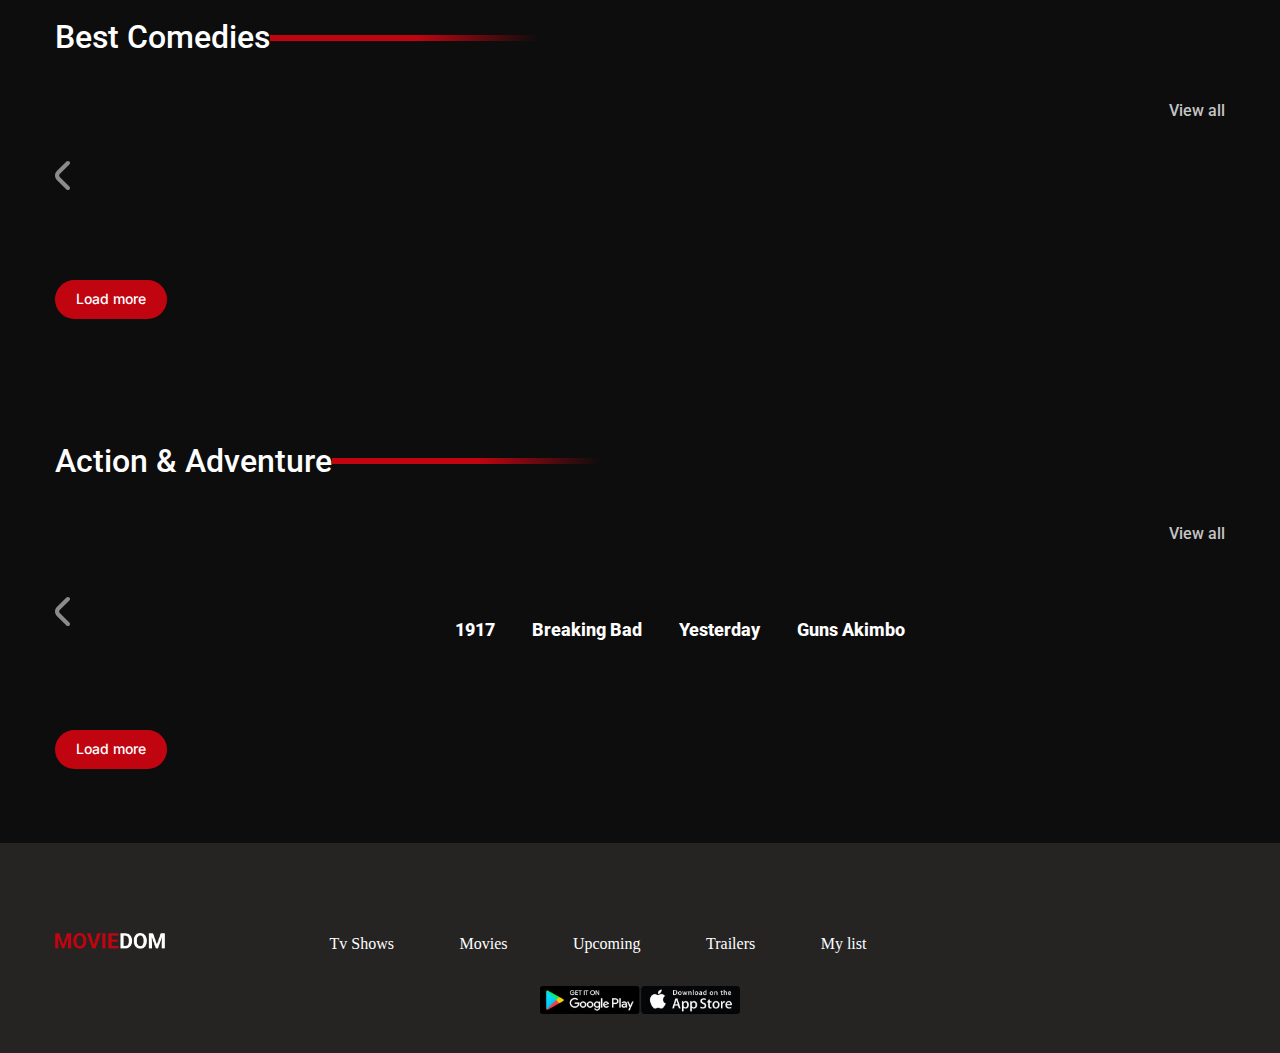
==== commit 1c7923fb: "update" ====
--- a/index.html
+++ b/index.html
@@ -176,6 +176,9 @@
                         </svg>
                        
             </div>
+            <button class="load">
+                Load more
+            </button>
             </section>
             <section class="first_section container">
                 <div class="first_section_head">
@@ -288,7 +291,28 @@
                     </div>
                     </section>
     </main>
-    <footer></footer>
+    <footer >
+<div class="footer container">
+<a href="#"><img src="./image/MOVIEDOM.png" alt=""></a>
+<ul>
+    <li><a href="#">Tv Shows</a></li>
+    <li><a href="#">Movies</a></li>
+    <li><a href="#">Upcoming</a></li>
+    <li><a href="#">Trailers</a></li>
+    <li><a href="#">My list</a></li>
+</ul>
+<div class="foot_icons">
+    <i class="fa-brands fa-youtube"></i>
+    <i class="fa-brands fa-instagram"></i>
+    <i class="fa-brands fa-facebook"></i>
+    <i class="fa-brands fa-twitter"></i>
+</div>
+</div>
+<div class="foot_imgs">
+    <img src="./image/Group 14.png" alt="">
+</div>
+
+    </footer>
     <script src="./script.js"></script>
 </body>
 </html>--- a/style.css
+++ b/style.css
@@ -270,6 +270,7 @@
 font-size: 14px;
 font-weight: 500;
 line-height: 16.94px;
+margin-bottom: 74px;
 
 margin-top: 90px;
 }
@@ -491,4 +492,53 @@
 font-size: 18px;
 font-weight: 700;
 line-height: 21.09px;
+}
+
+
+footer{
+    padding-bottom: 35px;
+    height: 210px;
+    display: flex;
+    flex-direction: column;
+  justify-content: space-between;
+  align-items: center;
+    background-color: rgba(37, 36, 35, 1);
+}
+.footer{
+    padding-top: 90px;
+    display: flex;
+    align-items: center;
+    justify-content: space-between;
+}
+.footer a{
+width: 110px;
+height: 22px;
+}
+.footer a img{
+    width: 100%;
+}
+ul{
+    width: 537px;
+    display: flex;
+    justify-content: space-between;
+}
+.foot_icons{
+    width: 194px;
+    display: flex;
+    justify-content: space-between;
+}
+.foot_icons i{
+    display: flex;
+    align-items: center;
+    justify-content: center;
+    width: 32px;
+    background-color: rgba(139, 139, 139, 1);
+border-radius: 80px;
+
+}
+.foot_imgs{
+    width: 200px;
+}
+.foot_imgs img{
+    width: 100%;
 }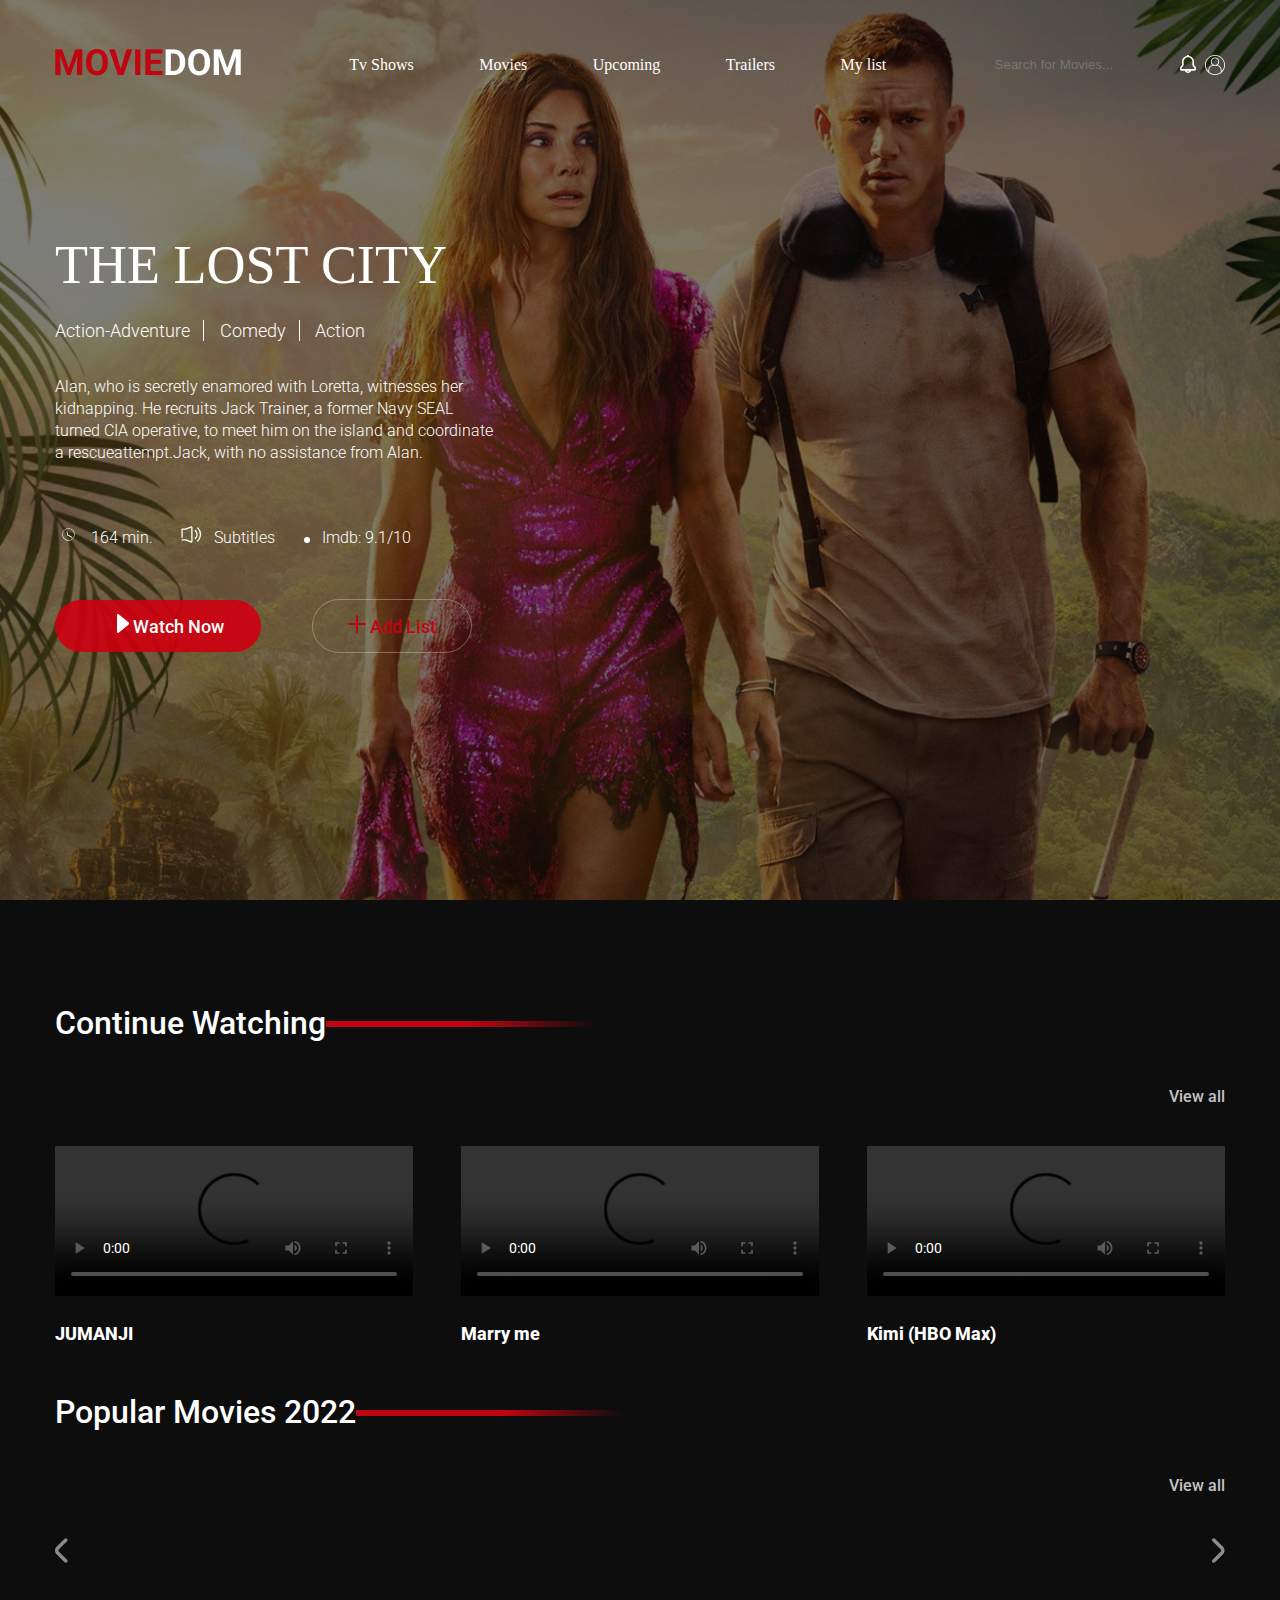
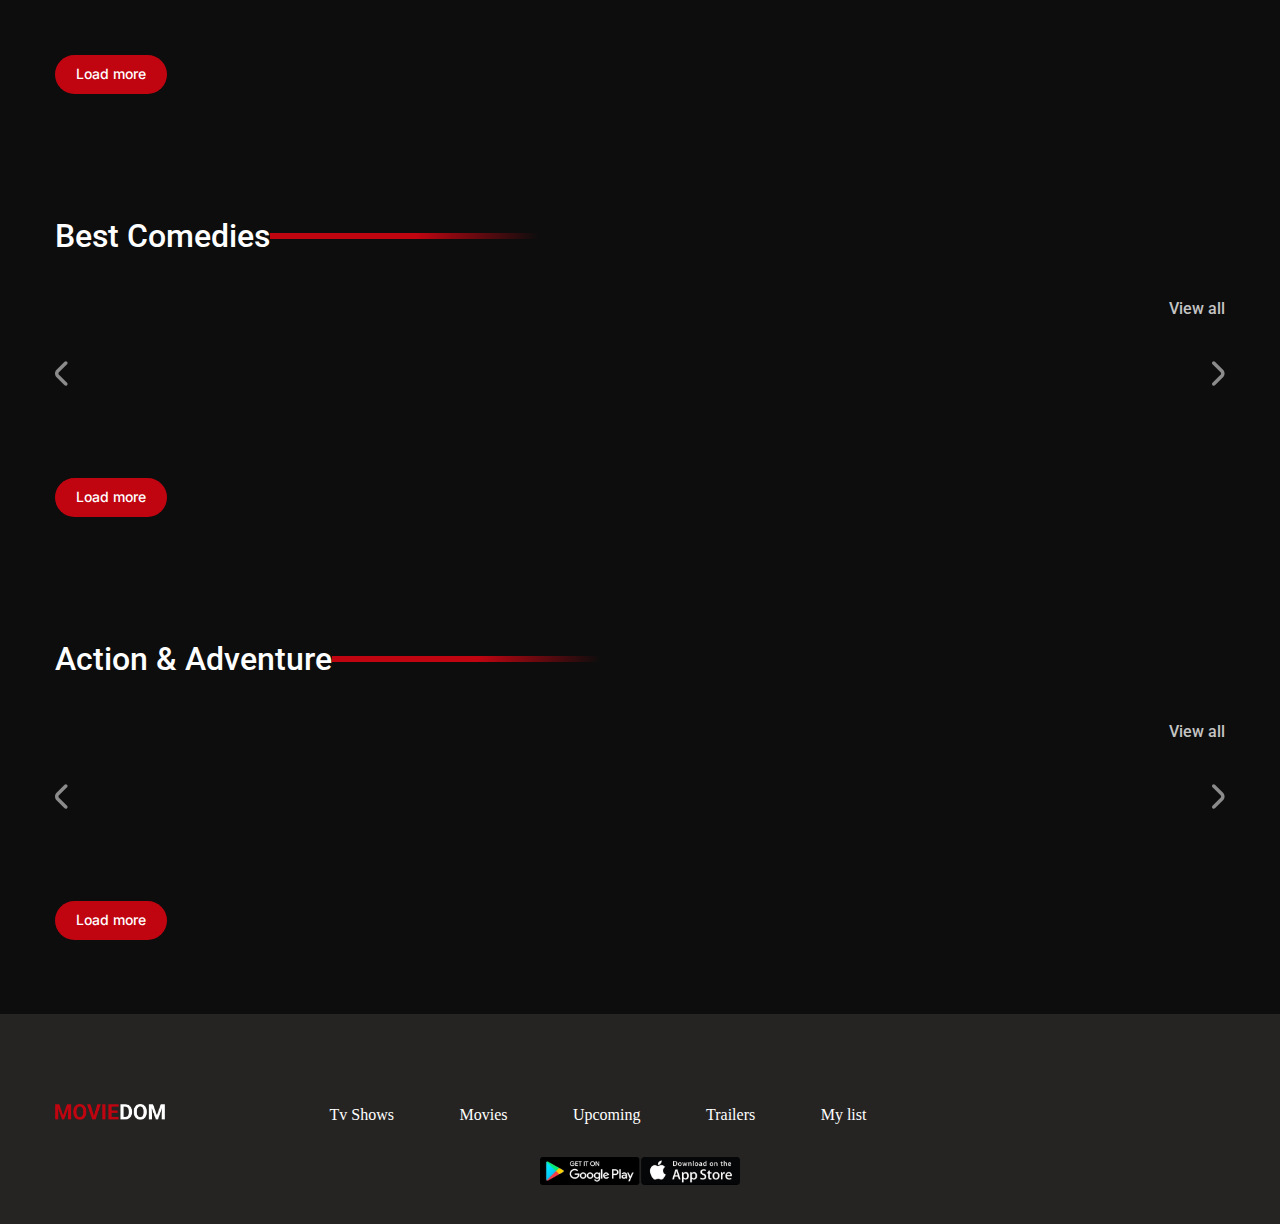
==== commit 19466f44: "update" ====
--- a/index.html
+++ b/index.html
@@ -51,7 +51,7 @@
     Alan, who is secretly enamored with Loretta, witnesses her kidnapping. He recruits Jack Trainer, a former Navy SEAL turned CIA operative, to meet him on the island and coordinate a rescueattempt.Jack, with no assistance from Alan.
 </p>
 <ul class="second_list">
-    <li>
+    <li class="list1">
         <svg width="21" height="17" viewBox="0 0 17 17" fill="none" xmlns="http://www.w3.org/2000/svg">
             <mask id="path-1-inside-1_271_77" fill="white">
             <path d="M11.6359 13.8644C14.5935 12.1354 15.5932 8.32204 13.8641 5.3644C12.1351 2.40677 8.32175 1.40713 5.36411 3.13618C2.40647 4.86523 1.40684 8.67854 3.13589 11.6362C4.86494 14.5938 8.67825 15.5935 11.6359 13.8644ZM5.62544 3.58319C8.33677 1.99813 11.832 2.91439 13.4171 5.62573C15.0022 8.33706 14.0859 11.8323 11.3746 13.4174C8.66323 15.0025 5.16796 14.0862 3.5829 11.3749C1.99784 8.66352 2.9141 5.16825 5.62544 3.58319Z"/>
@@ -123,7 +123,7 @@
 <div class="first_section_head_second">
 <button>View all</button>
 </div>
-<div class="first_section_main">
+<div class="first_section_cards container">
 
 </div>
         </section>
@@ -148,7 +148,7 @@
             <button>View all</button>
             </div>
             </div>
-            <div class="second_section_middle container">
+            <div class="second_section_middle container ">
 
                 <svg class="popular_left" width="15" height="29" viewBox="0 0 15 29" fill="none" xmlns="http://www.w3.org/2000/svg">
                     <path d="M1.83468 10.1092L11.433 0.602298C11.8248 0.216529 12.3548 0 12.9072 0C13.4596 0 13.9896 0.216529 14.3814 0.602298C14.5774 0.794845 14.733 1.02392 14.8392 1.27632C14.9453 1.52872 15 1.79944 15 2.07287C15 2.3463 14.9453 2.61702 14.8392 2.86942C14.733 3.12181 14.5774 3.35089 14.3814 3.54344L4.76225 13.0297C4.56626 13.2222 4.41069 13.4513 4.30453 13.7037C4.19836 13.9561 4.1437 14.2268 4.1437 14.5002C4.1437 14.7737 4.19836 15.0444 4.30453 15.2968C4.41069 15.5492 4.56626 15.7783 4.76225 15.9708L14.3814 25.457C14.7752 25.8443 14.9975 26.3707 14.9995 26.9203C15.0015 27.4699 14.7829 27.9978 14.3919 28.3878C14.0009 28.7778 13.4695 28.998 12.9146 29C12.3597 29.0019 11.8267 28.7854 11.433 28.3982L1.83468 18.8912C0.659876 17.7262 0 16.1469 0 14.5002C0 12.8536 0.659876 11.2743 1.83468 10.1092Z" fill="white" fill-opacity="0.52"/>
@@ -258,28 +258,13 @@
                     </div>
                     <div class="second_section_middle">
         
-                        <svg width="15" height="29" viewBox="0 0 15 29" fill="none" xmlns="http://www.w3.org/2000/svg">
+                        <svg class="actionleft" width="15" height="29" viewBox="0 0 15 29" fill="none" xmlns="http://www.w3.org/2000/svg">
                             <path d="M1.83468 10.1092L11.433 0.602298C11.8248 0.216529 12.3548 0 12.9072 0C13.4596 0 13.9896 0.216529 14.3814 0.602298C14.5774 0.794845 14.733 1.02392 14.8392 1.27632C14.9453 1.52872 15 1.79944 15 2.07287C15 2.3463 14.9453 2.61702 14.8392 2.86942C14.733 3.12181 14.5774 3.35089 14.3814 3.54344L4.76225 13.0297C4.56626 13.2222 4.41069 13.4513 4.30453 13.7037C4.19836 13.9561 4.1437 14.2268 4.1437 14.5002C4.1437 14.7737 4.19836 15.0444 4.30453 15.2968C4.41069 15.5492 4.56626 15.7783 4.76225 15.9708L14.3814 25.457C14.7752 25.8443 14.9975 26.3707 14.9995 26.9203C15.0015 27.4699 14.7829 27.9978 14.3919 28.3878C14.0009 28.7778 13.4695 28.998 12.9146 29C12.3597 29.0019 11.8267 28.7854 11.433 28.3982L1.83468 18.8912C0.659876 17.7262 0 16.1469 0 14.5002C0 12.8536 0.659876 11.2743 1.83468 10.1092Z" fill="white" fill-opacity="0.52"/>
                             </svg>
-                            <div class="second_section_cards container">
-                                <div class="second_section_card">
-        <img src="" alt="">
-        <p>1917</p>
-                                </div>
-                                <div class="second_section_card">
-        <img src="" alt="">
-        <p>Breaking Bad</p>
-                                </div>
-                                <div class="second_section_card">
-        <img src="" alt="">
-        <p>Yesterday</p>
-                                </div>
-                                <div class="second_section_card">
-        <img src="" alt="">
-        <p>Guns Akimbo</p>
-                                </div>
+                            <div class="second_section_cards container" id="action">
+             
                             </div>
-                            <svg width="15" height="29" viewBox="0 0 15 29" fill="none" xmlns="http://www.w3.org/2000/svg">
+                            <svg class="actionright" width="15" height="29" viewBox="0 0 15 29" fill="none" xmlns="http://www.w3.org/2000/svg">
                                 <path d="M13.1653 10.1092L3.56705 0.602298C3.17525 0.216529 2.64524 0 2.0928 0C1.54035 0 1.01035 0.216529 0.618552 0.602298C0.422554 0.794845 0.266987 1.02392 0.160823 1.27632C0.0546589 1.52872 0 1.79944 0 2.07287C0 2.3463 0.0546589 2.61702 0.160823 2.86942C0.266987 3.12181 0.422554 3.35089 0.618552 3.54344L10.2377 13.0297C10.4337 13.2222 10.5893 13.4513 10.6955 13.7037C10.8016 13.9561 10.8563 14.2268 10.8563 14.5002C10.8563 14.7737 10.8016 15.0444 10.6955 15.2968C10.5893 15.5492 10.4337 15.7783 10.2377 15.9708L0.618552 25.457C0.224785 25.8443 0.00246735 26.3707 0.000506541 26.9203C-0.00145427 27.4699 0.217104 27.9978 0.608098 28.3878C0.999093 28.7778 1.5305 28.998 2.08541 29C2.64032 29.0019 3.17328 28.7854 3.56705 28.3982L13.1653 18.8912C14.3401 17.7262 15 16.1469 15 14.5002C15 12.8536 14.3401 11.2743 13.1653 10.1092Z" fill="white" fill-opacity="0.52"/>
                                 </svg>
                               
--- a/style.css
+++ b/style.css
@@ -81,6 +81,7 @@
 color: var(--ag);
 }
 .header_middle_container .first_list{
+    width: 310px;
     display: flex;
 margin-top:21px ;
     align-items: center;
@@ -171,11 +172,12 @@
 }
 .second_section_middle{
     display: flex;
-    width: 1250px;
-  justify-content: space-between;
+gap: 28px;
+justify-content: space-between;
     align-items: center;
 }
 .second_section_cards{
+    width: 1300px;
     overflow-x: hidden;
 display: flex;
 gap: 37px;
@@ -233,33 +235,41 @@
 }
 .second_list{
     margin-top: 28px;
-    width: 370px;
+    width: 360px;
     display: flex;
    align-items: center;
    justify-content: center;
 }
+/* .second_list .list1{
+    display: flex;
+
+    align-items: center;
+   justify-content: center; */
+
 .second_list li{
-    width: 100%;
-    display: flex;
+  
+    display: flex;
+    align-items: baseline;
     flex-direction: row;
-    align-items: center;
-   
+    flex-wrap: wrap;
+    align-content: stretch;
+    justify-content: space-evenly;
 
 }
 .second_list li p{
     width: 102px;
-    height: 17px;
-    margin-left: 12px;
-}
-
-.second_list svg:not(:last-child){
+padding-left: 12px;
+
+}
+
+/* .second_list svg:not(:last-child){
     width: 18px;
     height: 15px;
 }
 .second_list svg:last-child{
     width: 6px !important;
     height: 6px !important;
-}
+} */
 .load{
     background-color:  rgba(192, 5, 17, 1);
     border-radius:99px ;
@@ -541,4 +551,14 @@
 }
 .foot_imgs img{
     width: 100%;
+}
+.first_section_cards{
+    display: flex;
+    justify-content: center;
+    align-items: center;
+    gap: 48px;
+}
+#action{
+    transition: 1s;
+    overflow-x: hidden;
 }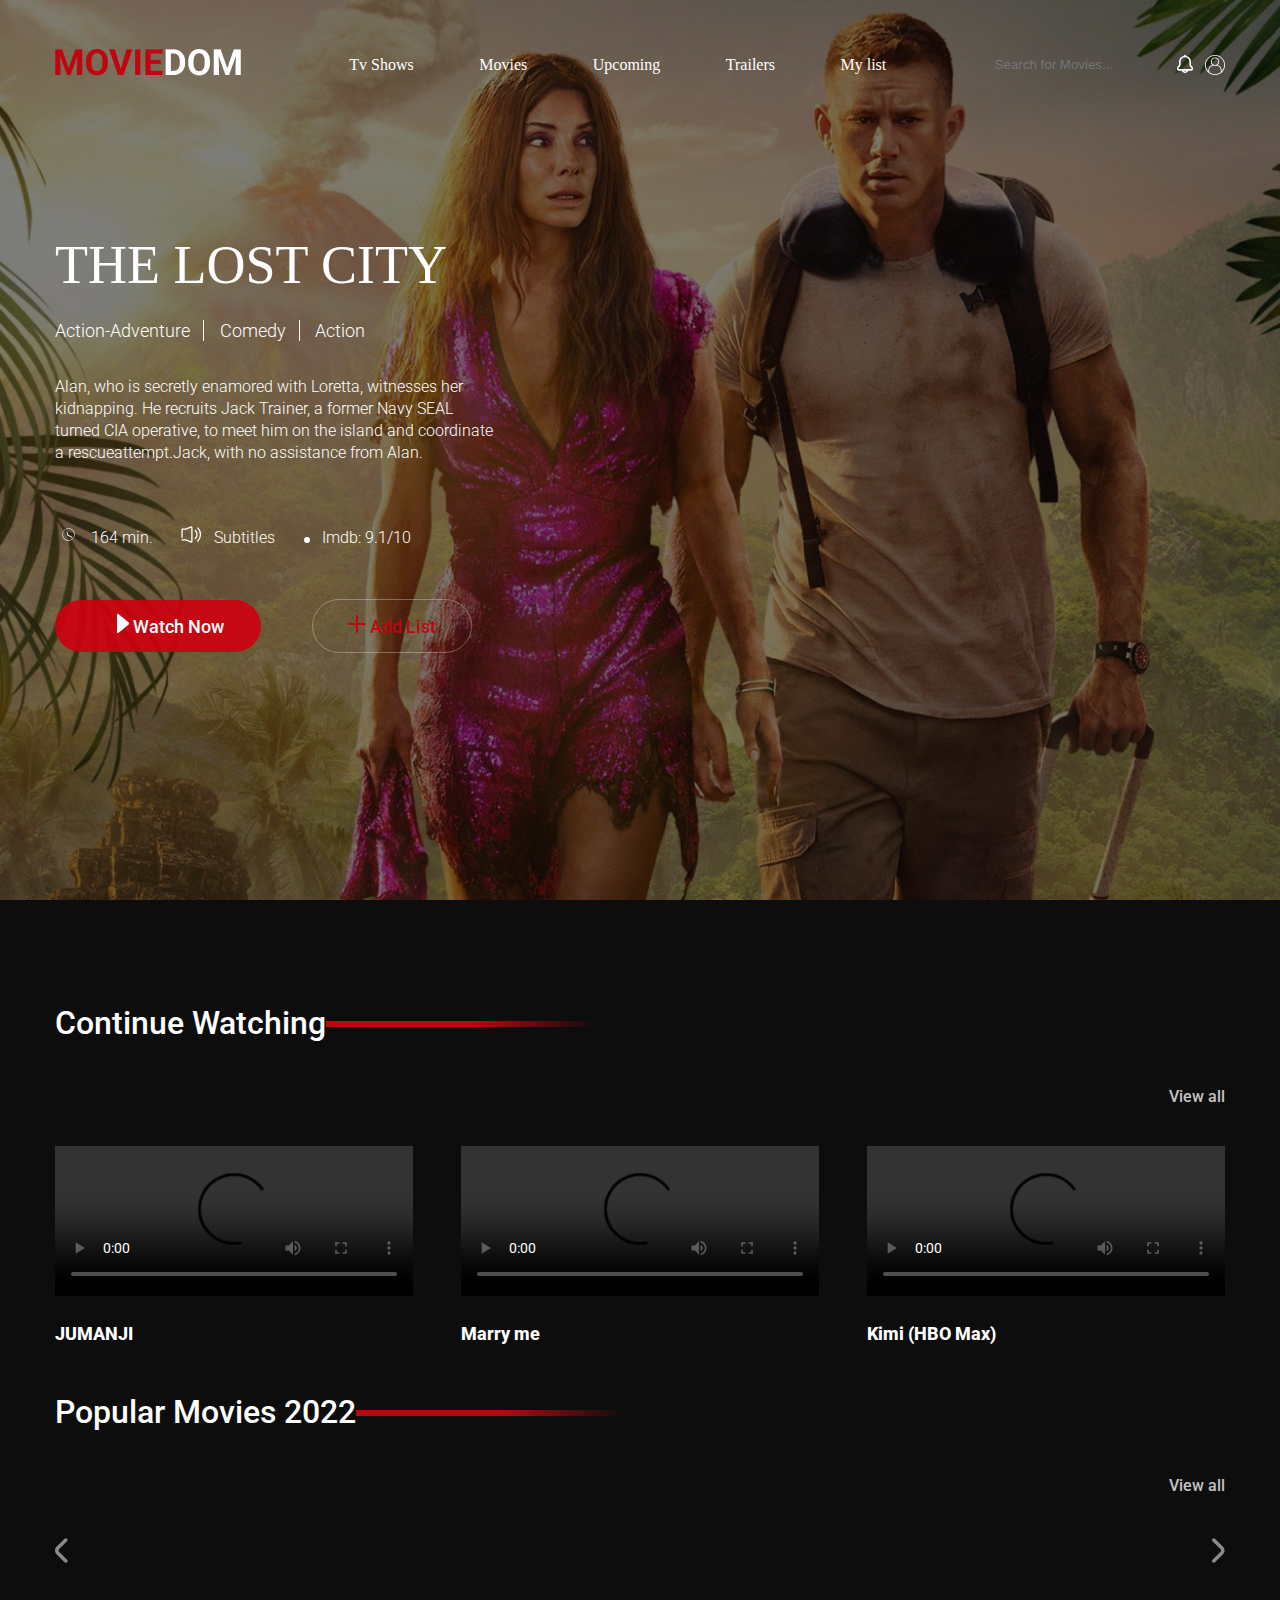
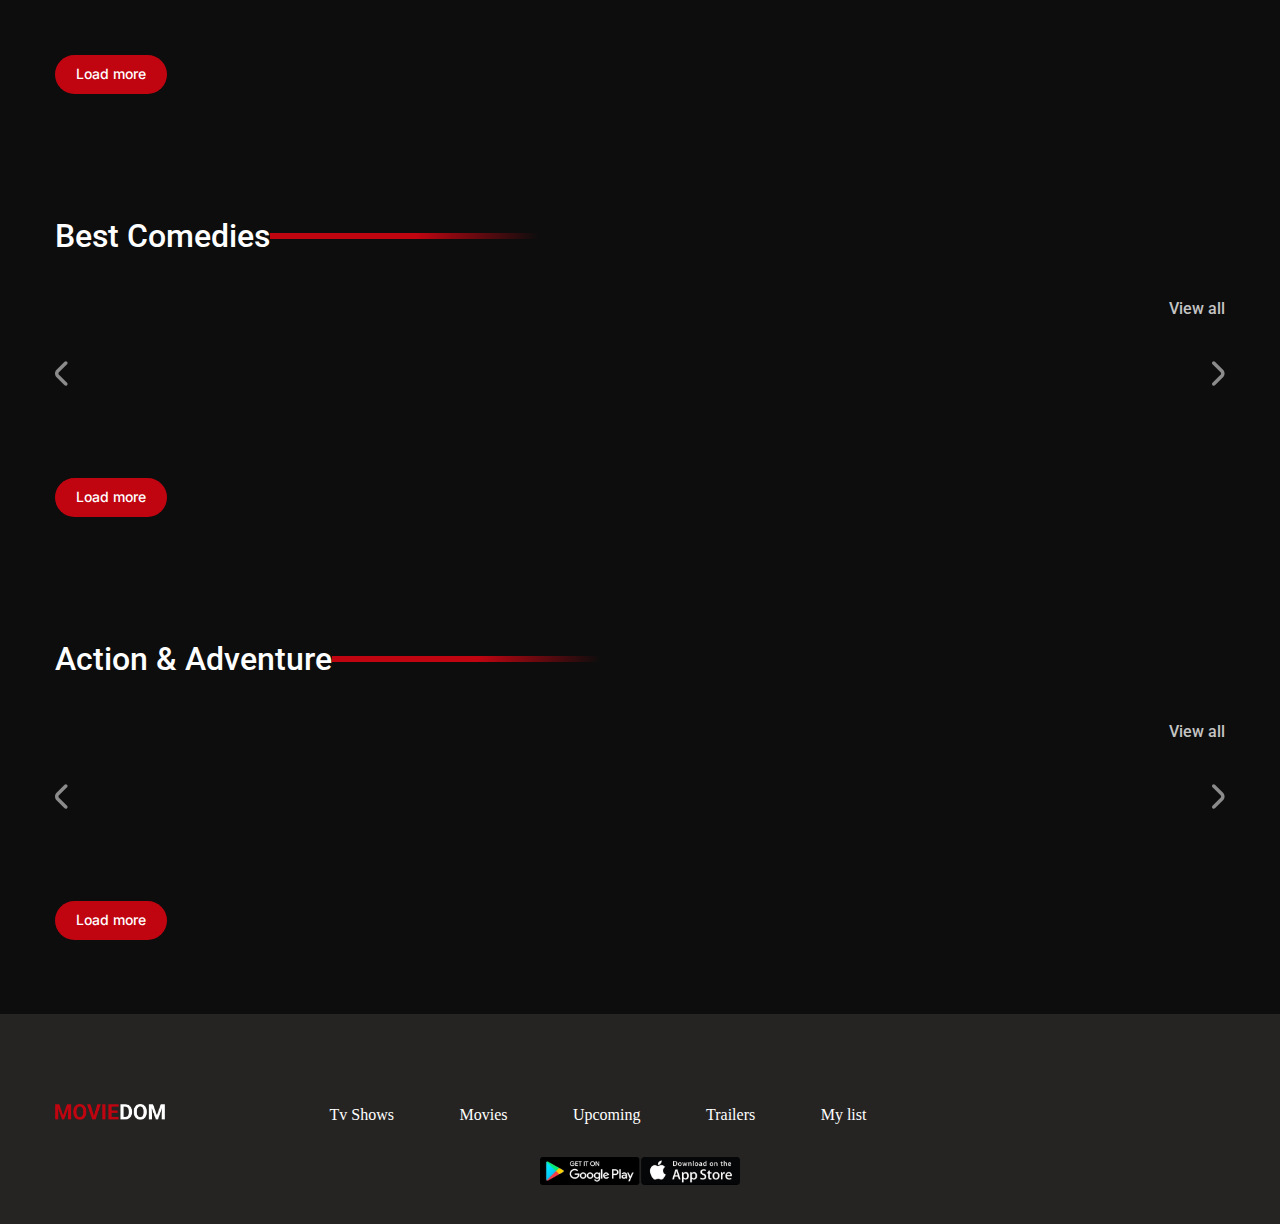
==== commit b9321210: "updated" ====
--- a/index.html
+++ b/index.html
@@ -5,6 +5,7 @@
     <meta name="viewport" content="width=device-width, initial-scale=1.0">
     <title>Document</title>
     <link rel="preconnect" href="https://fonts.googleapis.com">
+    <link rel="stylesheet" href="https://cdnjs.cloudflare.com/ajax/libs/font-awesome/6.5.2/css/all.min.css" integrity="sha512-SnH5WK+bZxgPHs44uWIX+LLJAJ9/2PkPKZ5QiAj6Ta86w+fsb2TkcmfRyVX3pBnMFcV7oQPJkl9QevSCWr3W6A==" crossorigin="anonymous" referrerpolicy="no-referrer" />
 <link rel="preconnect" href="https://fonts.gstatic.com" crossorigin>
 <link href="https://fonts.googleapis.com/css2?family=Inter:wght@100..900&family=Roboto:ital,wght@0,100;0,300;0,400;0,500;0,700;0,900;1,100;1,300;1,400;1,500;1,700;1,900&family=Rubik+Mono+One&display=swap" rel="stylesheet">
     <link rel="stylesheet" href="style.css">
@@ -35,7 +36,9 @@
     <svg width="16" height="18" viewBox="0 0 16 18" fill="none" xmlns="http://www.w3.org/2000/svg">
         <path d="M14.648 10.7018L14.3 10.4275C14.2065 10.3541 14.1309 10.261 14.079 10.1551C14.0271 10.0493 14.0001 9.93338 14 9.81594V6.64863C13.9995 5.28749 13.5172 3.96867 12.6353 2.91713C11.7534 1.86558 10.5265 1.14645 9.164 0.882386C9.09756 0.629863 8.94736 0.406144 8.73701 0.246413C8.52667 0.0866817 8.26811 0 8.002 0C7.73589 0 7.47733 0.0866817 7.26699 0.246413C7.05664 0.406144 6.90644 0.629863 6.84 0.882386C5.47672 1.14565 4.24894 1.86444 3.36624 2.91606C2.48354 3.96768 2.00065 5.28694 2 6.64863V9.81594C1.99993 9.93338 1.97293 10.0493 1.921 10.1551C1.86908 10.261 1.79355 10.3541 1.7 10.4275L1.352 10.7018C0.931712 11.0311 0.592092 11.4485 0.35812 11.9234C0.124147 12.3983 0.00177343 12.9185 0 13.4458V14.0965C0 14.5124 0.168571 14.9112 0.468629 15.2052C0.768687 15.4993 1.17565 15.6645 1.6 15.6645H4.904C5.08432 16.3339 5.48561 16.926 6.04528 17.3484C6.60495 17.7709 7.29155 18 7.998 18C8.70445 18 9.39105 17.7709 9.95072 17.3484C10.5104 16.926 10.9117 16.3339 11.092 15.6645H14.4C14.8243 15.6645 15.2313 15.4993 15.5314 15.2052C15.8314 14.9112 16 14.5124 16 14.0965V13.4536C15.9994 12.925 15.8776 12.4033 15.6436 11.9269C15.4096 11.4506 15.0693 11.032 14.648 10.7018ZM8 16.4485C7.72078 16.4468 7.44686 16.3736 7.20546 16.2361C6.96407 16.0985 6.76361 15.9015 6.624 15.6645H9.38C9.24005 15.9021 9.03896 16.0995 8.7968 16.237C8.55465 16.3746 8.2799 16.4475 8 16.4485ZM14.4 14.0965H1.6V13.4536C1.60043 13.1599 1.66823 12.87 1.7984 12.6054C1.92856 12.3407 2.11776 12.1082 2.352 11.9249L2.7 11.6505C2.98065 11.4303 3.20723 11.1511 3.36301 10.8336C3.51878 10.516 3.59978 10.1683 3.6 9.81594V6.64863C3.6 5.50503 4.06357 4.40827 4.88873 3.59962C5.71389 2.79098 6.83305 2.33669 8 2.33669C9.16695 2.33669 10.2861 2.79098 11.1113 3.59962C11.9364 4.40827 12.4 5.50503 12.4 6.64863V9.81594C12.3996 10.1689 12.4803 10.5175 12.6361 10.8357C12.7919 11.154 13.0188 11.4338 13.3 11.6544L13.648 11.9288C13.8817 12.1117 14.0706 12.3436 14.2007 12.6075C14.3309 12.8714 14.399 13.1606 14.4 13.4536V14.0965Z" fill="white"/>
         </svg>
-        <svg width="20" height="20" viewBox="0 0 20 20" fill="none" xmlns="http://www.w3.org/2000/svg">
+        <i  class="fa-solid fa-arrow-right-from-bracket cixis"></i>
+        <p class="qeyd_p"></p>
+        <svg class="bildiris" width="20" height="20" viewBox="0 0 20 20" fill="none" xmlns="http://www.w3.org/2000/svg">
             <path d="M10 0C4.48625 0 0 4.48625 0 10C0 12.9546 1.28917 15.6133 3.33333 17.4454V17.4525L3.47833 17.5775C3.50375 17.5996 3.53167 17.6179 3.5575 17.6396C3.73708 17.7912 3.92208 17.9367 4.11208 18.0758C4.16333 18.1133 4.21458 18.1496 4.26667 18.1858C4.46833 18.3275 4.67458 18.4625 4.88625 18.5892C4.92167 18.6104 4.95792 18.6304 4.99333 18.6508C5.22542 18.7858 5.4625 18.9129 5.70583 19.0292C5.70833 19.0304 5.71083 19.0312 5.71333 19.0325C6.23375 19.2804 6.77958 19.4833 7.34458 19.6392C7.355 19.6421 7.36542 19.6454 7.37583 19.6479C7.64292 19.7208 7.91458 19.7821 8.19 19.8325C8.21583 19.8371 8.24125 19.8417 8.26708 19.8463C8.53292 19.8929 8.80208 19.93 9.075 19.9554C9.10625 19.9583 9.1375 19.96 9.16833 19.9625C9.44292 19.9854 9.71958 20 10 20C10.2804 20 10.5571 19.9854 10.8317 19.9625C10.8629 19.96 10.8942 19.9583 10.925 19.9554C11.1979 19.9304 11.4671 19.8929 11.7329 19.8463C11.7587 19.8417 11.7842 19.8371 11.81 19.8325C12.0854 19.7821 12.3571 19.7208 12.6242 19.6479C12.6346 19.645 12.645 19.6421 12.6554 19.6392C13.2204 19.4833 13.7662 19.2804 14.2867 19.0325C14.2892 19.0312 14.2917 19.0304 14.2942 19.0292C14.5375 18.9129 14.7746 18.7854 15.0067 18.6508C15.0425 18.63 15.0783 18.6104 15.1137 18.5892C15.3258 18.4625 15.5321 18.3271 15.7333 18.1858C15.785 18.1496 15.8367 18.1133 15.8879 18.0758C16.0779 17.9367 16.2629 17.7912 16.4425 17.6396C16.4683 17.6179 16.4962 17.5996 16.5217 17.5775L16.6667 17.4525V17.4454C18.7108 15.6129 20 12.9546 20 10C20 4.48625 15.5138 0 10 0ZM10 10C8.16208 10 6.66667 8.50458 6.66667 6.66667C6.66667 4.82875 8.16208 3.33333 10 3.33333C11.8379 3.33333 13.3333 4.82875 13.3333 6.66667C13.3333 8.50458 11.8379 10 10 10ZM11.25 10.8333C13.7771 10.8333 15.8333 12.8896 15.8333 15.4167V17.0658C15.8158 17.0804 15.7975 17.0938 15.78 17.1083C15.6154 17.2421 15.4467 17.3692 15.2742 17.4908C15.2358 17.5179 15.1983 17.5458 15.16 17.5721C14.9737 17.6992 14.7825 17.8183 14.5879 17.9312C14.5525 17.9521 14.5167 17.9725 14.4808 17.9929C14.2767 18.1075 14.0687 18.215 13.8567 18.3133C13.8346 18.3237 13.8121 18.3337 13.7896 18.3438C13.0975 18.6583 12.3683 18.8862 11.6179 19.0212C11.5942 19.0254 11.5704 19.03 11.5467 19.0342C11.3104 19.0746 11.0721 19.1058 10.8321 19.1279C10.7992 19.1308 10.7658 19.1329 10.7325 19.1354C10.4896 19.1542 10.2454 19.1667 10 19.1667C9.75458 19.1667 9.51042 19.1542 9.2675 19.1346C9.23458 19.1321 9.20125 19.13 9.16792 19.1271C8.92792 19.105 8.68958 19.0742 8.45333 19.0333C8.42958 19.0292 8.40583 19.025 8.38208 19.0204C7.63167 18.8854 6.9025 18.6575 6.21042 18.3429C6.18792 18.3325 6.16542 18.3229 6.14333 18.3125C5.93125 18.2142 5.72333 18.1067 5.51917 17.9921C5.48333 17.9717 5.44792 17.9513 5.41208 17.9304C5.2175 17.8179 5.02625 17.6983 4.84 17.5713C4.80125 17.545 4.76375 17.5171 4.72583 17.49C4.55333 17.3683 4.38458 17.2417 4.22 17.1075C4.2025 17.0933 4.18417 17.0796 4.16667 17.065V15.4167C4.16667 12.8896 6.22292 10.8333 8.75 10.8333H11.25ZM16.6667 16.2817V15.4167C16.6667 12.8037 14.8067 10.6171 12.3417 10.1104C13.4421 9.36 14.1667 8.09625 14.1667 6.66667C14.1667 4.36917 12.2975 2.5 10 2.5C7.7025 2.5 5.83333 4.36917 5.83333 6.66667C5.83333 8.09625 6.55792 9.36 7.65833 10.1104C5.19333 10.6171 3.33333 12.8037 3.33333 15.4167V16.2817C1.785 14.6396 0.833333 12.4296 0.833333 10C0.833333 4.94542 4.94542 0.833333 10 0.833333C15.0546 0.833333 19.1667 4.94542 19.1667 10C19.1667 12.4296 18.215 14.6396 16.6667 16.2817Z" fill="white"/>
             </svg>
                 </div>
--- a/style.css
+++ b/style.css
@@ -561,4 +561,8 @@
 #action{
     transition: 1s;
     overflow-x: hidden;
+}
+.cixis{
+    color: #fff;
+    display: none;
 }